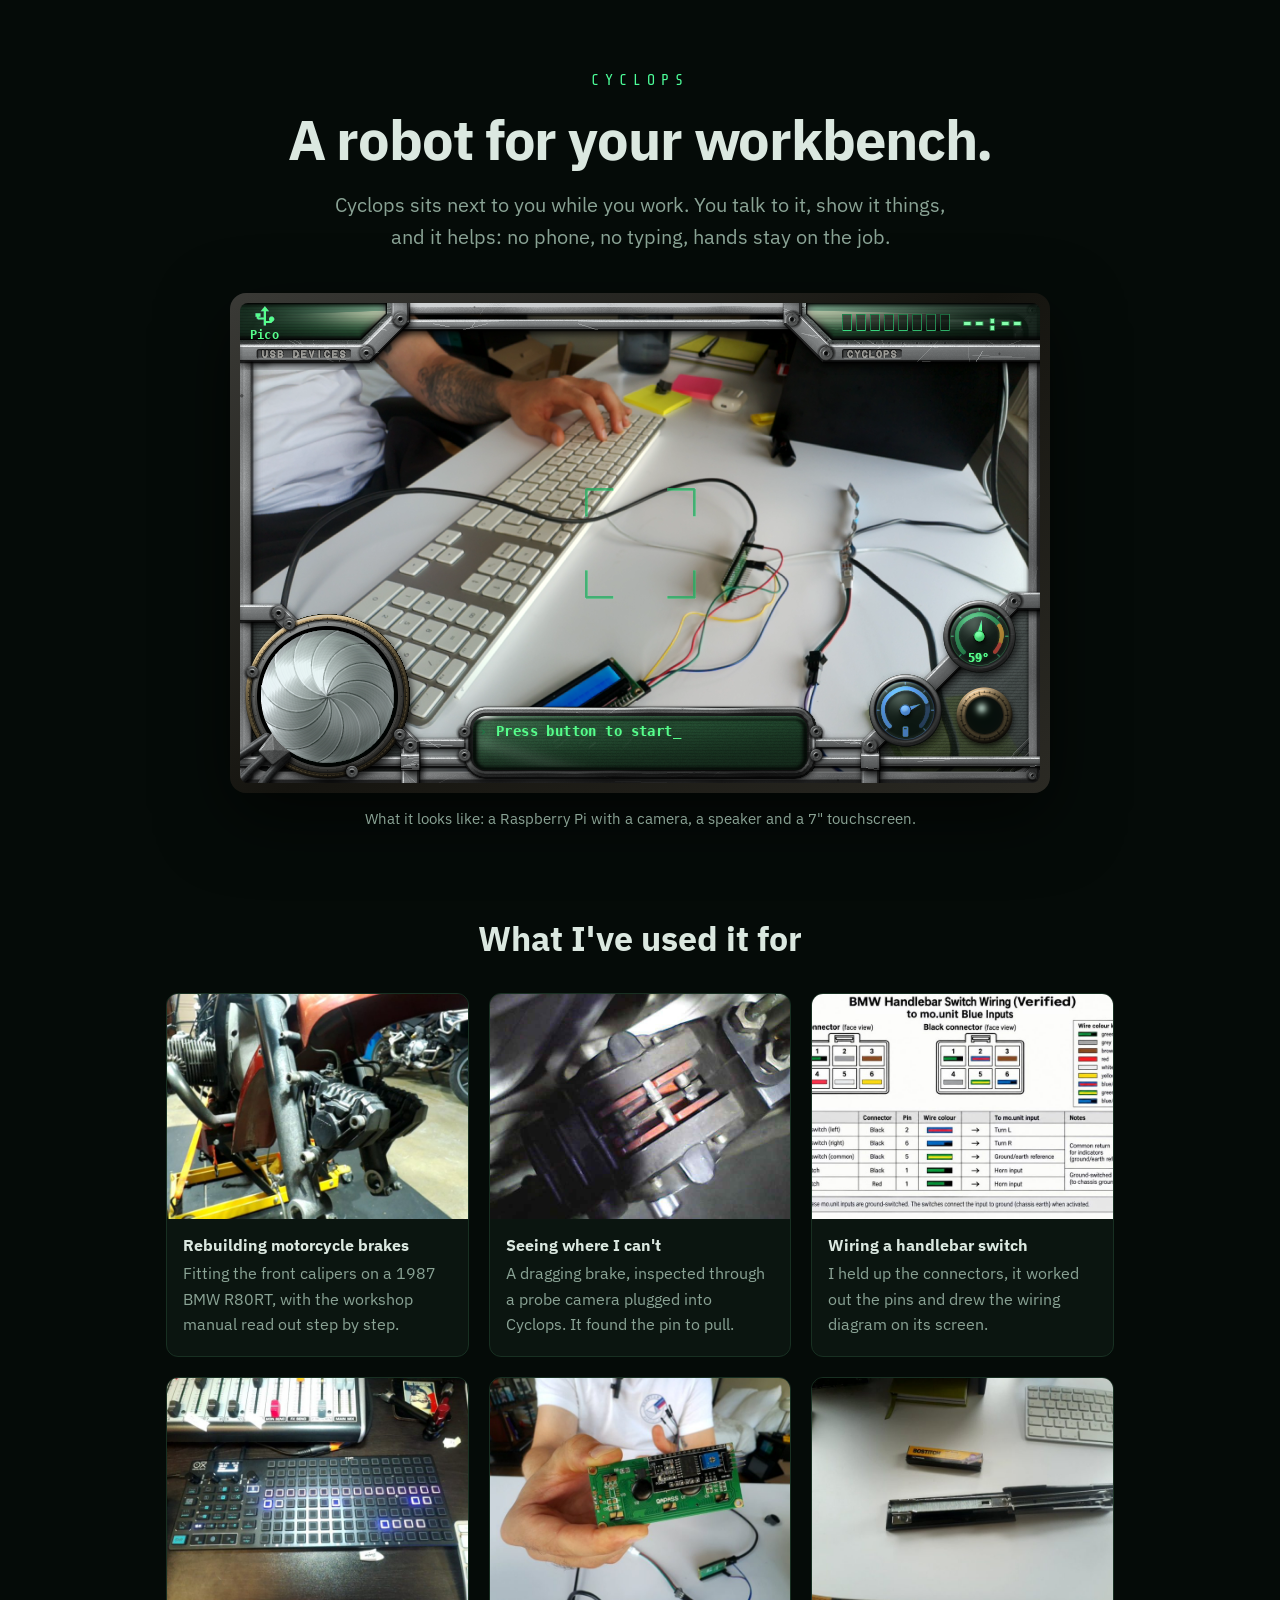
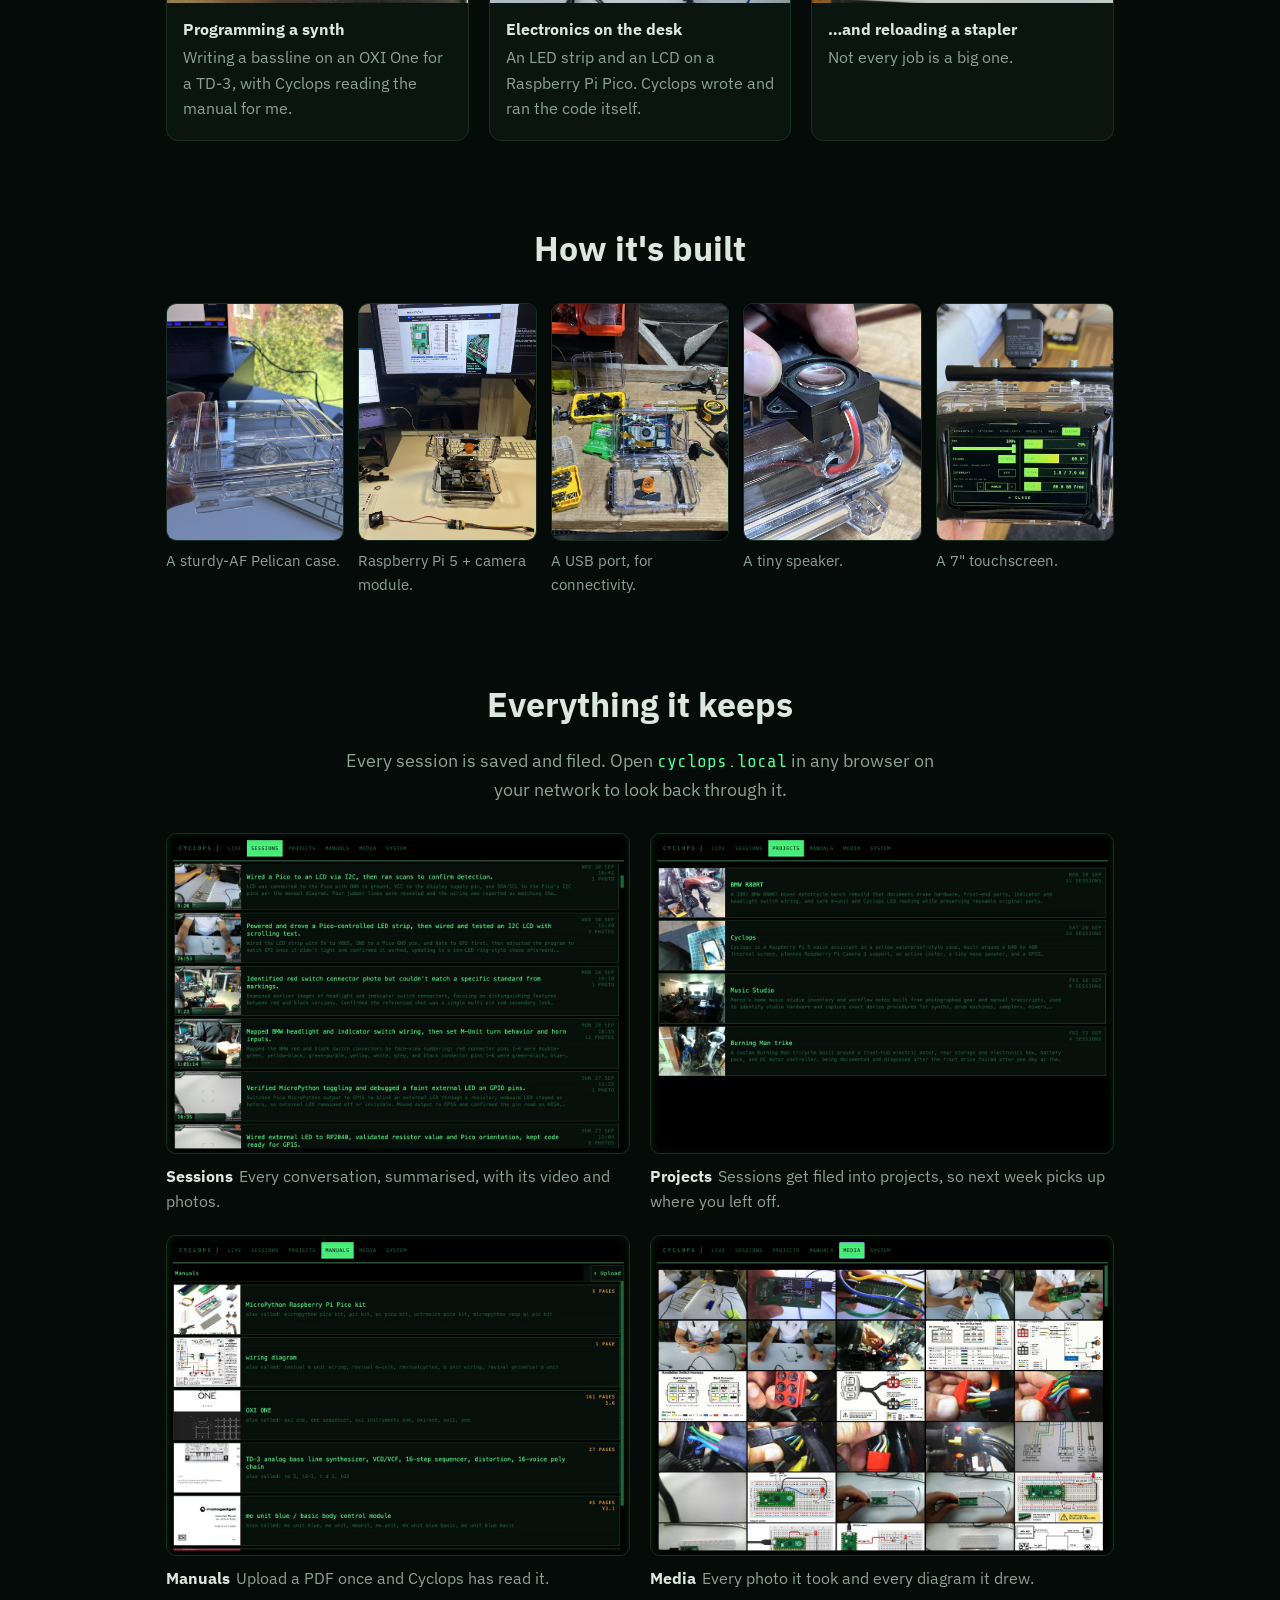
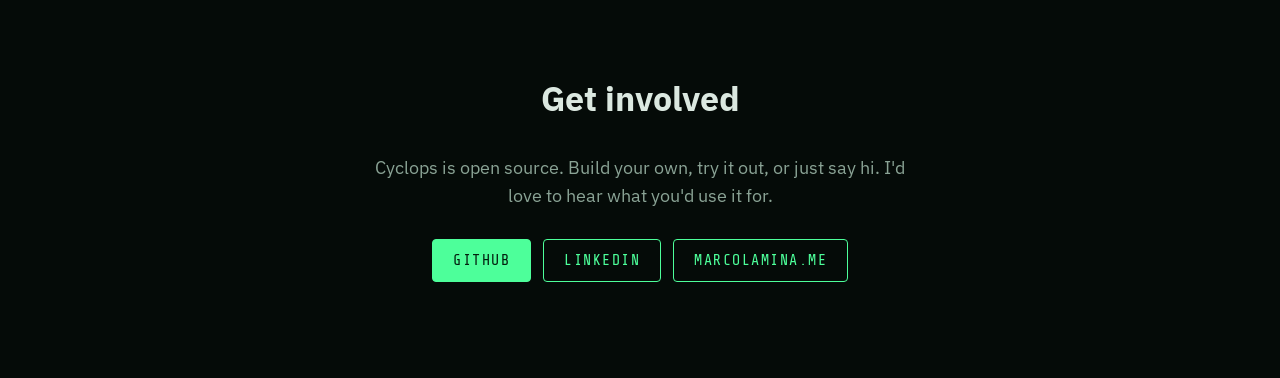
==== site/index.html @ 34cf92f9 "Homepage: everything it keeps - the web UI's sessions, projects, manuals and media Co-Authored-By: C" ====
<!doctype html>
<html lang="en">
<head>
<meta charset="utf-8">
<meta name="viewport" content="width=device-width, initial-scale=1">
<title>Cyclops — your workshop droid</title>
<meta name="description" content="A one-eyed robot that sits on your workbench. You talk to it, show it things, and it helps — so your hands stay on the work.">
<meta property="og:title" content="Cyclops — your workshop droid">
<meta property="og:description" content="A one-eyed robot on your workbench. Talk to it, show it things, keep your hands on the work.">
<meta property="og:image" content="img/panel.png">
<link rel="icon" href="img/favicon.png">
<link rel="preconnect" href="https://fonts.googleapis.com">
<link rel="preconnect" href="https://fonts.gstatic.com" crossorigin>
<link href="https://fonts.googleapis.com/css2?family=IBM+Plex+Sans:wght@400;600&family=Share+Tech+Mono&display=swap" rel="stylesheet">
<style>
  :root {
    --bg: #050b08;
    --card: #0b1510;
    --line: #183022;
    --text: #dbe8e0;
    --muted: #8aa395;
    --green: #4dff9a;
    --mono: "Share Tech Mono", ui-monospace, Menlo, monospace;
  }
  * { box-sizing: border-box; }
  body { margin: 0; background: var(--bg); color: var(--text); font: 18px/1.6 "IBM Plex Sans", system-ui, sans-serif; }
  a { color: var(--green); }
  .wrap { max-width: 980px; margin: 0 auto; padding: 0 16px; }

  header { text-align: center; padding: 72px 0 40px; }
  .brand { font: 15px var(--mono); letter-spacing: .4em; color: var(--green); margin: 0 0 20px; }
  h1 { font-size: clamp(34px, 6vw, 56px); line-height: 1.1; margin: 0 0 18px; letter-spacing: -.02em; }
  .lede { color: var(--muted); font-size: 20px; max-width: 32em; margin: 0 auto; }

  .panel { margin: 0 auto; max-width: 820px; padding: 10px; border-radius: 16px; background: linear-gradient(145deg, #3a3a36, #15140f 50%, #2b2a24); box-shadow: 0 24px 70px rgba(0,0,0,.6); }
  .panel img { display: block; width: 100%; border-radius: 8px; }
  .caption { text-align: center; color: var(--muted); font-size: 15px; margin: 14px 0 0; }

  section { padding: 80px 0 0; }
  h2 { font-size: clamp(26px, 4vw, 34px); margin: 0 0 28px; text-align: center; }

  .uses { display: grid; grid-template-columns: repeat(3, 1fr); gap: 20px; }
  .use { background: var(--card); border: 1px solid var(--line); border-radius: 12px; overflow: hidden; margin: 0; }
  .use img { display: block; width: 100%; aspect-ratio: 4 / 3; object-fit: cover; }
  .use figcaption { padding: 14px 16px 18px; font-size: 16px; color: var(--muted); }
  .use b { display: block; color: var(--text); margin-bottom: 2px; }

  .build { display: grid; grid-template-columns: repeat(5, 1fr); gap: 14px; }
  .build figure { margin: 0; }
  .build img { display: block; width: 100%; aspect-ratio: 3 / 4; object-fit: cover; border-radius: 10px; border: 1px solid var(--line); }
  .build figcaption { font-size: 15px; color: var(--muted); margin-top: 8px; }

  .section-lede { text-align: center; color: var(--muted); max-width: 34em; margin: -12px auto 28px; }
  .section-lede code { font-family: var(--mono); color: var(--green); }
  .ui { display: grid; grid-template-columns: 1fr 1fr; gap: 20px; }
  .ui figure { margin: 0; }
  .ui img { display: block; width: 100%; border-radius: 10px; border: 1px solid var(--line); }
  .ui figcaption { font-size: 16px; color: var(--muted); margin-top: 10px; }
  .ui b { color: var(--text); margin-right: 6px; }

  .involved { text-align: center; padding-bottom: 96px; }
  .involved p { color: var(--muted); max-width: 30em; margin: 0 auto 28px; }
  .links { display: flex; gap: 12px; justify-content: center; flex-wrap: wrap; }
  .btn { font: 15px var(--mono); letter-spacing: .1em; text-transform: uppercase; text-decoration: none; padding: 12px 20px; border: 1px solid var(--green); border-radius: 4px; color: var(--green); }
  .btn:hover { background: rgba(77,255,154,.1); }
  .btn.solid { background: var(--green); color: #03200f; }

  @media (max-width: 820px) { .uses, .build { grid-template-columns: 1fr 1fr; } }
  @media (max-width: 520px) { .uses, .ui { grid-template-columns: 1fr; } header { padding-top: 48px; } }
</style>
</head>
<body>

<div class="wrap">
  <header>
    <p class="brand">CYCLOPS</p>
    <h1>A robot for your workbench.</h1>
    <p class="lede">Cyclops sits next to you while you work. You talk to it, show it things, and it helps: no phone, no typing, hands stay on the job.</p>
  </header>

  <div class="panel"><img src="img/panel.png" alt="The Cyclops screen: a camera view of a Raspberry Pi Pico wired to an LCD, framed by a steel bezel with gauges"></div>
  <p class="caption">What it looks like: a Raspberry Pi with a camera, a speaker and a 7" touchscreen.</p>

  <section>
    <h2>What I've used it for</h2>
    <div class="uses">
      <figure class="use"><img src="img/brakes.jpg" alt="A BMW motorcycle on a stand with its front wheel off" loading="lazy"><figcaption><b>Rebuilding motorcycle brakes</b>Fitting the front calipers on a 1987 BMW R80RT, with the workshop manual read out step by step.</figcaption></figure>
      <figure class="use"><img src="img/endoscope.jpg" alt="Close-up of brake pads inside a caliper" loading="lazy"><figcaption><b>Seeing where I can't</b>A dragging brake, inspected through a probe camera plugged into Cyclops. It found the pin to pull.</figcaption></figure>
      <figure class="use"><img src="img/wiring.jpg" alt="A wiring diagram Cyclops drew of a handlebar switch" loading="lazy"><figcaption><b>Wiring a handlebar switch</b>I held up the connectors, it worked out the pins and drew the wiring diagram on its screen.</figcaption></figure>
      <figure class="use"><img src="img/synth.jpg" alt="An OXI One sequencer with lit pads" loading="lazy"><figcaption><b>Programming a synth</b>Writing a bassline on an OXI One for a TD-3, with Cyclops reading the manual for me.</figcaption></figure>
      <figure class="use"><img src="img/pico.jpg" alt="Holding an LCD board above a Raspberry Pi Pico" loading="lazy"><figcaption><b>Electronics on the desk</b>An LED strip and an LCD on a Raspberry Pi Pico. Cyclops wrote and ran the code itself.</figcaption></figure>
      <figure class="use"><img src="img/stapler.jpg" alt="An open stapler on a desk" loading="lazy"><figcaption><b>…and reloading a stapler</b>Not every job is a big one.</figcaption></figure>
    </div>
  </section>

  <section>
    <h2>How it's built</h2>
    <div class="build">
      <figure><img src="img/build-1.jpg" alt="An empty clear waterproof case held in a hand" loading="lazy"><figcaption>A sturdy-AF Pelican case.</figcaption></figure>
      <figure><img src="img/build-2.jpg" alt="A Raspberry Pi 5 sitting inside the clear case on a desk" loading="lazy"><figcaption>Raspberry Pi 5 + camera module.</figcaption></figure>
      <figure><img src="img/build-3.jpg" alt="The case open on a workbench among drills and tools" loading="lazy"><figcaption>A USB port, for connectivity.</figcaption></figure>
      <figure><img src="img/build-4.jpg" alt="A small speaker mounted on the case with its cable sealed through the lid" loading="lazy"><figcaption>A tiny speaker.</figcaption></figure>
      <figure><img src="img/build-5.jpg" alt="The finished case held in a hand, its screen lit up with a camera and microphone on top" loading="lazy"><figcaption>A 7" touchscreen.</figcaption></figure>
    </div>
  </section>

  <section>
    <h2>Everything it keeps</h2>
    <p class="section-lede">Every session is saved and filed. Open <code>cyclops.local</code> in any browser on your network to look back through it.</p>
    <div class="ui">
      <figure><img src="img/ui-sessions.jpg" alt="The Sessions page: a list of past sessions with thumbnails and summaries" loading="lazy"><figcaption><b>Sessions</b>Every conversation, summarised, with its video and photos.</figcaption></figure>
      <figure><img src="img/ui-projects.jpg" alt="The Projects page: a motorcycle rebuild, Cyclops itself, a music studio and a trike" loading="lazy"><figcaption><b>Projects</b>Sessions get filed into projects, so next week picks up where you left off.</figcaption></figure>
      <figure><img src="img/ui-manuals.jpg" alt="The Manuals page: uploaded PDF manuals with page counts" loading="lazy"><figcaption><b>Manuals</b>Upload a PDF once and Cyclops has read it.</figcaption></figure>
      <figure><img src="img/ui-media.jpg" alt="The Media page: a grid of photos and diagrams from sessions" loading="lazy"><figcaption><b>Media</b>Every photo it took and every diagram it drew.</figcaption></figure>
    </div>
  </section>

  <section class="involved">
    <h2>Get involved</h2>
    <p>Cyclops is open source. Build your own, try it out, or just say hi. I'd love to hear what you'd use it for.</p>
    <div class="links">
      <a class="btn solid" href="https://github.com/mlamina/cyclops">GitHub</a>
      <a class="btn" href="https://www.linkedin.com/in/marco-lamina-b1122945/">LinkedIn</a>
      <a class="btn" href="https://marcolamina.me">marcolamina.me</a>
    </div>
  </section>
</div>

</body>
</html>
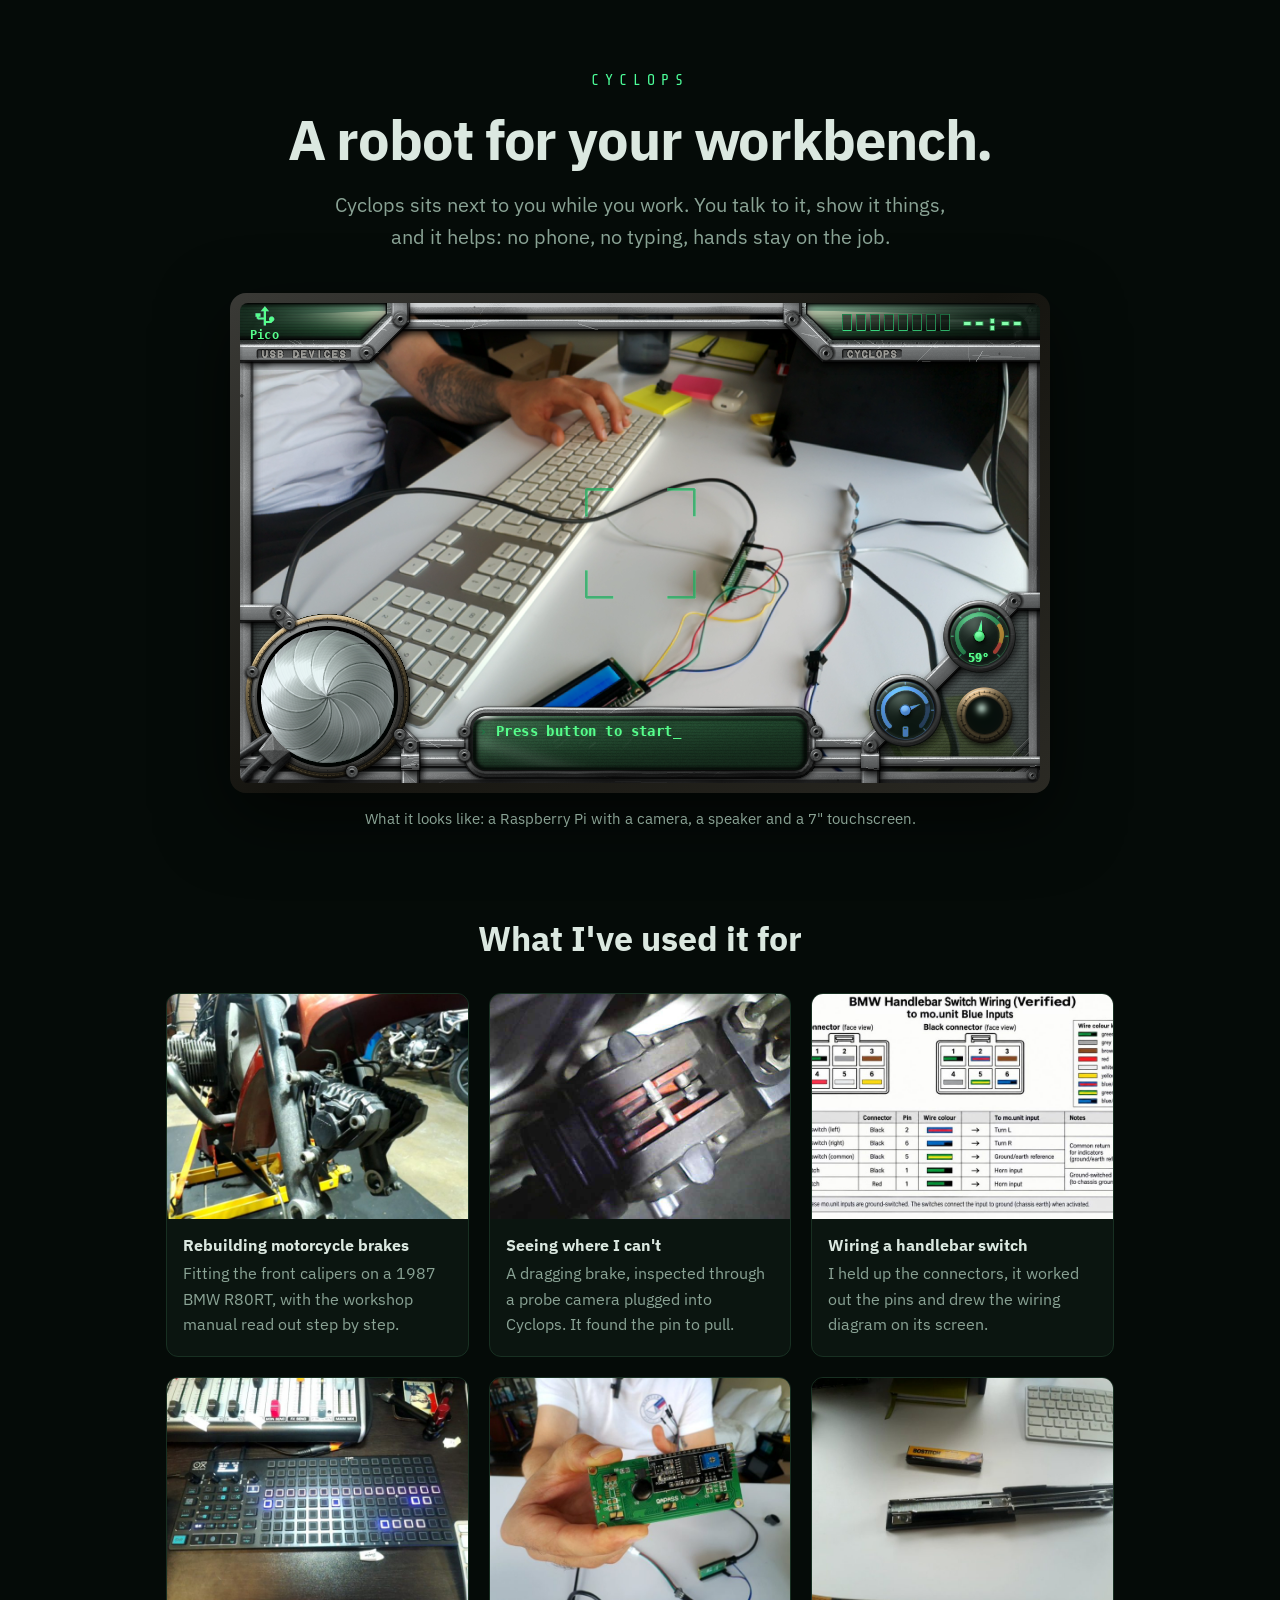
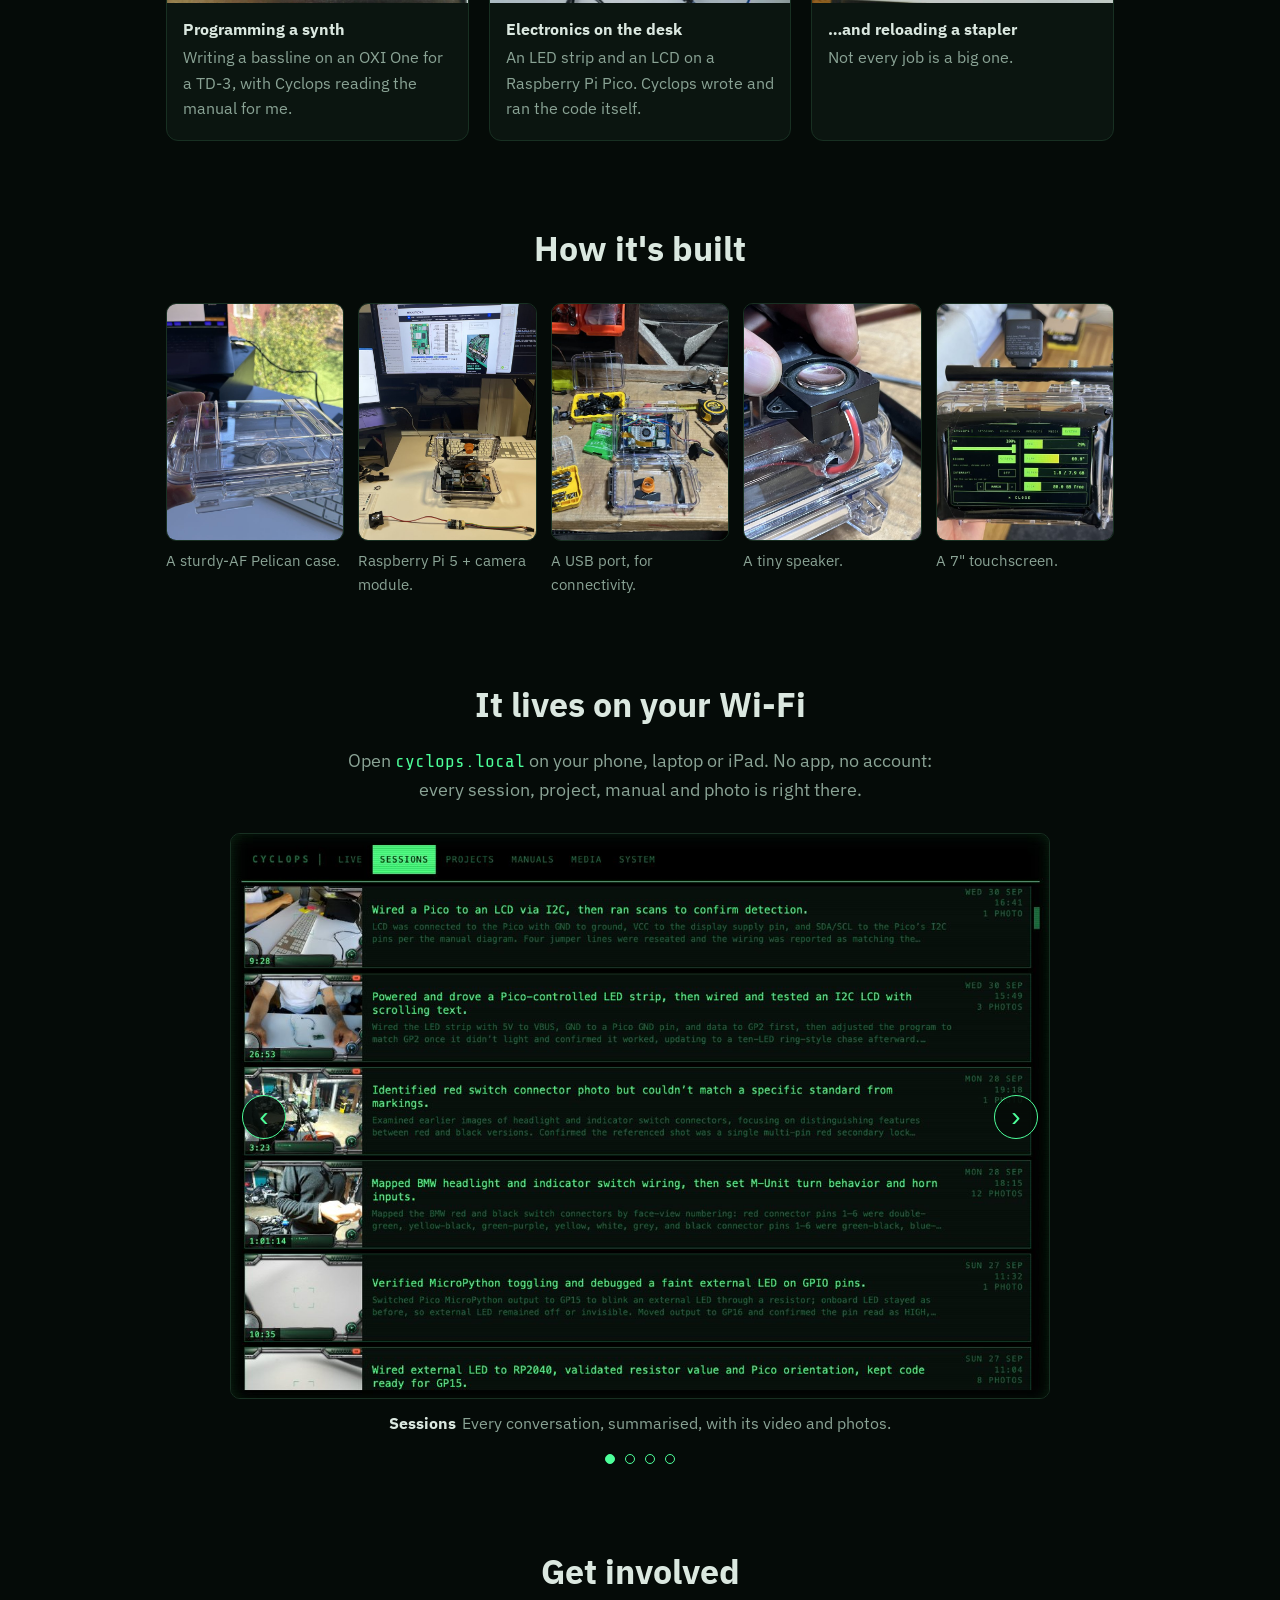
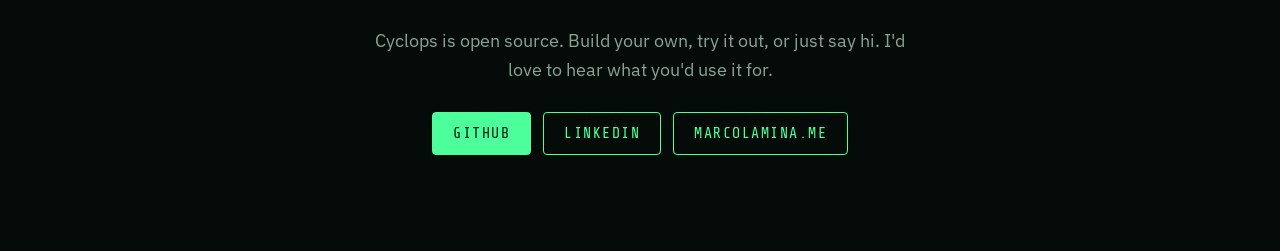
==== commit cb7404d5: "Homepage: 'It lives on your Wi-Fi', web UI as a one-at-a-time carousel Co-Authored-By: Claude Opus 5" ====
--- a/site/index.html
+++ b/site/index.html
@@ -52,10 +52,18 @@
 
   .section-lede { text-align: center; color: var(--muted); max-width: 34em; margin: -12px auto 28px; }
   .section-lede code { font-family: var(--mono); color: var(--green); }
-  .ui { display: grid; grid-template-columns: 1fr 1fr; gap: 20px; }
-  .ui figure { margin: 0; }
-  .ui img { display: block; width: 100%; border-radius: 10px; border: 1px solid var(--line); }
-  .ui figcaption { font-size: 16px; color: var(--muted); margin-top: 10px; }
+  .ui { position: relative; max-width: 820px; margin: 0 auto; }
+  .ui figure { margin: 0; display: none; }
+  .ui figure.on { display: block; }
+  .ui img { display: block; width: 100%; aspect-ratio: 1200 / 828; border-radius: 10px; border: 1px solid var(--line); }
+  .ui figcaption { font-size: 16px; color: var(--muted); margin-top: 12px; text-align: center; }
+  .ui .nav { position: absolute; top: calc(50% - 40px); width: 44px; height: 44px; border-radius: 50%; border: 1px solid var(--green); background: rgba(5,11,8,.85); color: var(--green); font-size: 28px; line-height: 1; cursor: pointer; }
+  .ui .nav:hover { background: rgba(77,255,154,.15); }
+  .ui .prev { left: 12px; }
+  .ui .next { right: 12px; }
+  .dots { display: flex; justify-content: center; gap: 10px; margin-top: 18px; }
+  .dots button { width: 10px; height: 10px; padding: 0; border-radius: 50%; border: 1px solid var(--green); background: transparent; cursor: pointer; }
+  .dots button[aria-selected="true"] { background: var(--green); }
   .ui b { color: var(--text); margin-right: 6px; }
 
   .involved { text-align: center; padding-bottom: 96px; }
@@ -66,7 +74,7 @@
   .btn.solid { background: var(--green); color: #03200f; }
 
   @media (max-width: 820px) { .uses, .build { grid-template-columns: 1fr 1fr; } }
-  @media (max-width: 520px) { .uses, .ui { grid-template-columns: 1fr; } header { padding-top: 48px; } }
+  @media (max-width: 520px) { .uses { grid-template-columns: 1fr; } header { padding-top: 48px; } }
 </style>
 </head>
 <body>
@@ -105,14 +113,17 @@
   </section>
 
   <section>
-    <h2>Everything it keeps</h2>
-    <p class="section-lede">Every session is saved and filed. Open <code>cyclops.local</code> in any browser on your network to look back through it.</p>
+    <h2>It lives on your Wi-Fi</h2>
+    <p class="section-lede">Open <code>cyclops.local</code> on your phone, laptop or iPad. No app, no account: every session, project, manual and photo is right there.</p>
     <div class="ui">
       <figure><img src="img/ui-sessions.jpg" alt="The Sessions page: a list of past sessions with thumbnails and summaries" loading="lazy"><figcaption><b>Sessions</b>Every conversation, summarised, with its video and photos.</figcaption></figure>
       <figure><img src="img/ui-projects.jpg" alt="The Projects page: a motorcycle rebuild, Cyclops itself, a music studio and a trike" loading="lazy"><figcaption><b>Projects</b>Sessions get filed into projects, so next week picks up where you left off.</figcaption></figure>
       <figure><img src="img/ui-manuals.jpg" alt="The Manuals page: uploaded PDF manuals with page counts" loading="lazy"><figcaption><b>Manuals</b>Upload a PDF once and Cyclops has read it.</figcaption></figure>
       <figure><img src="img/ui-media.jpg" alt="The Media page: a grid of photos and diagrams from sessions" loading="lazy"><figcaption><b>Media</b>Every photo it took and every diagram it drew.</figcaption></figure>
+      <button class="nav prev" aria-label="Previous screenshot">&#8249;</button>
+      <button class="nav next" aria-label="Next screenshot">&#8250;</button>
     </div>
+    <div class="dots" role="tablist"></div>
   </section>
 
   <section class="involved">
@@ -126,5 +137,27 @@
   </section>
 </div>
 
+<script>
+  (() => {
+    const slides = [...document.querySelectorAll('.ui figure')];
+    const dots = document.querySelector('.dots');
+    let i = 0;
+    const show = n => {
+      i = (n + slides.length) % slides.length;
+      slides.forEach((s, k) => s.classList.toggle('on', k === i));
+      [...dots.children].forEach((d, k) => d.setAttribute('aria-selected', k === i));
+    };
+    slides.forEach((s, k) => {
+      const d = document.createElement('button');
+      d.setAttribute('role', 'tab');
+      d.setAttribute('aria-label', s.querySelector('b').textContent);
+      d.onclick = () => show(k);
+      dots.append(d);
+    });
+    document.querySelector('.ui .prev').onclick = () => show(i - 1);
+    document.querySelector('.ui .next').onclick = () => show(i + 1);
+    show(0);
+  })();
+</script>
 </body>
 </html>
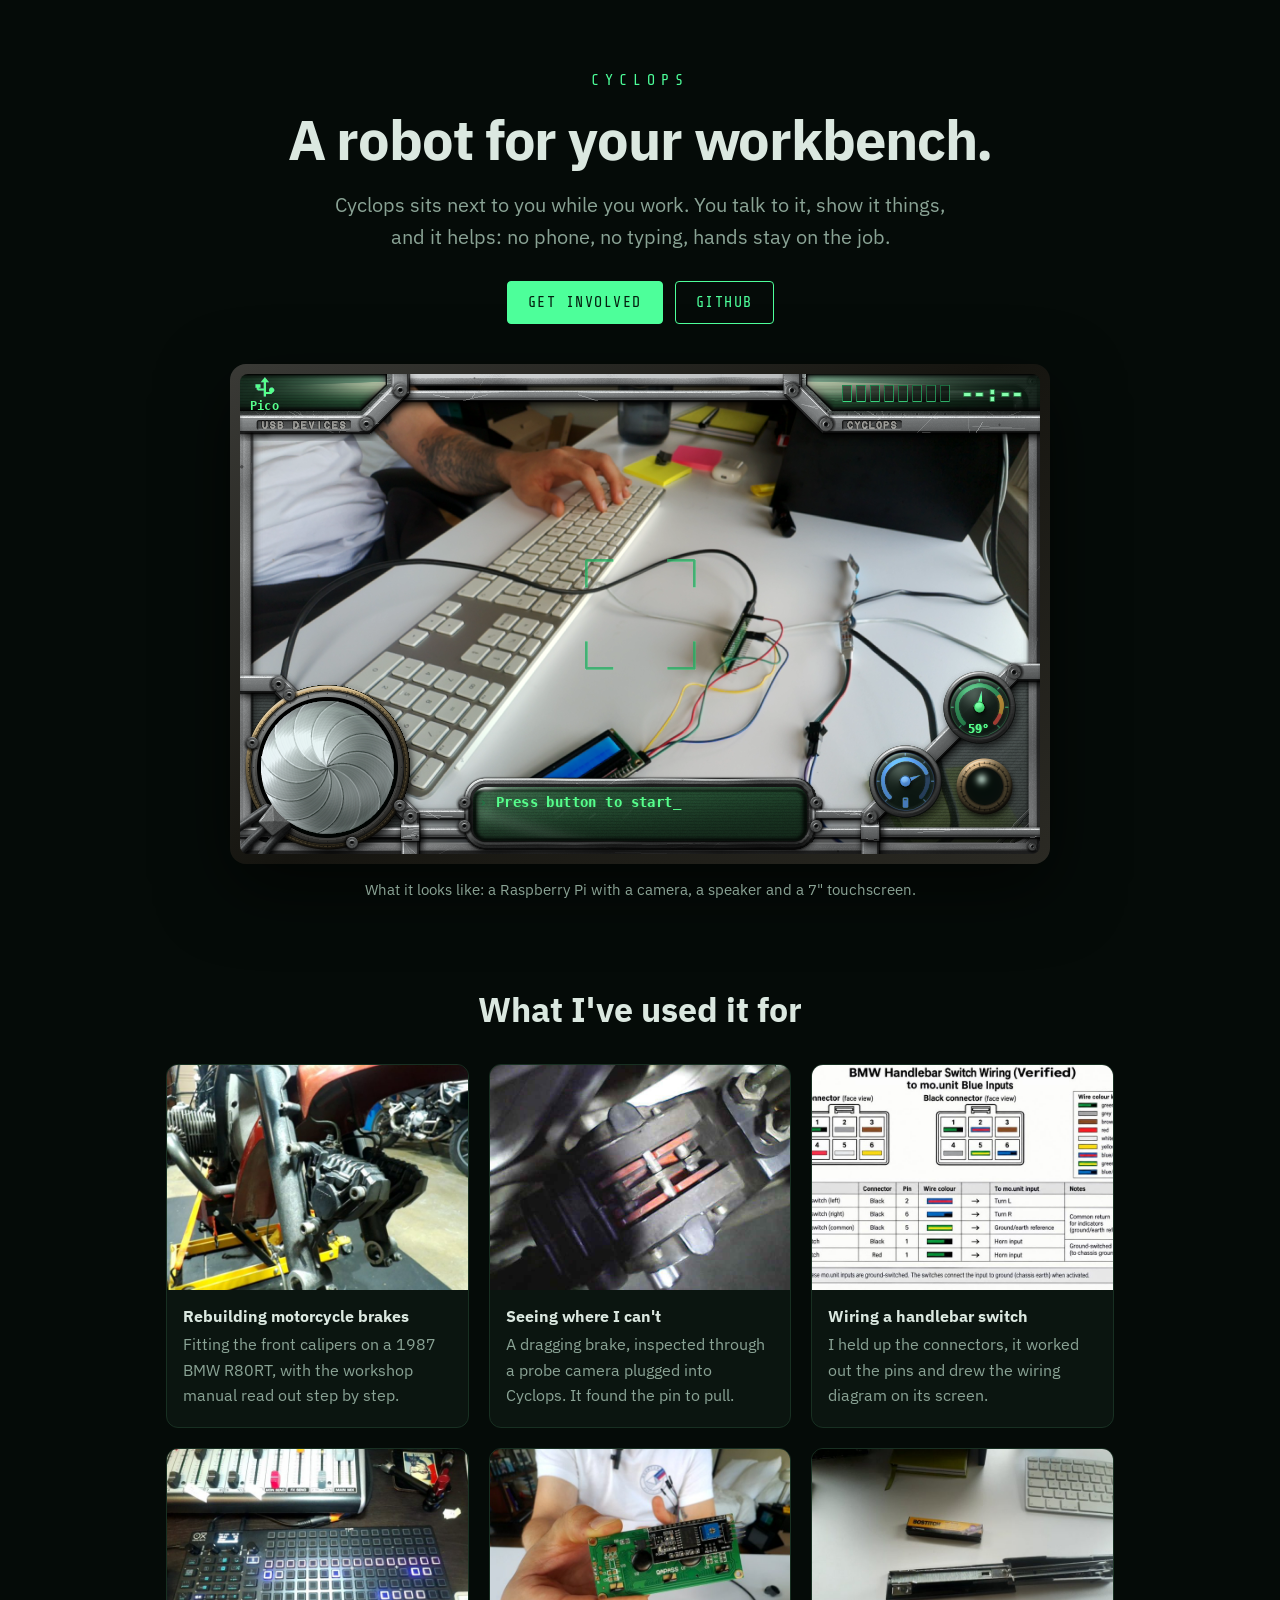
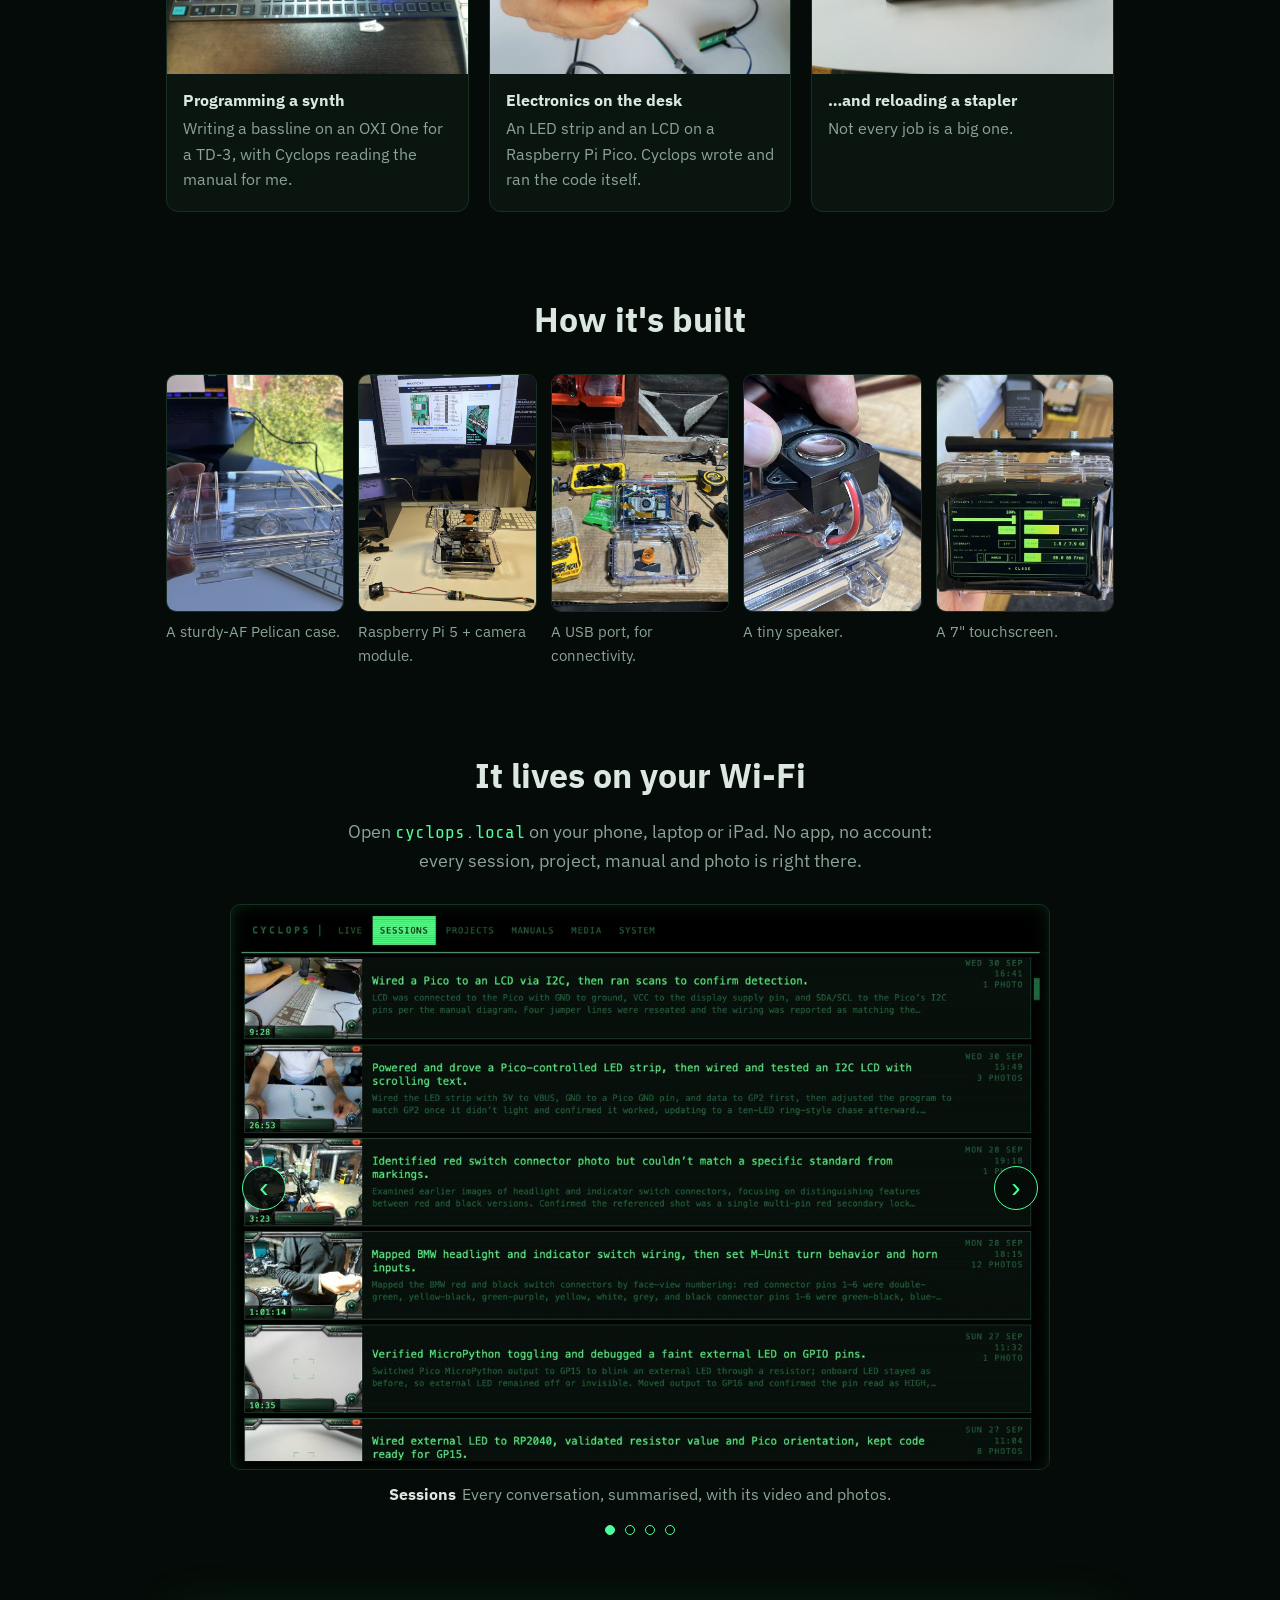
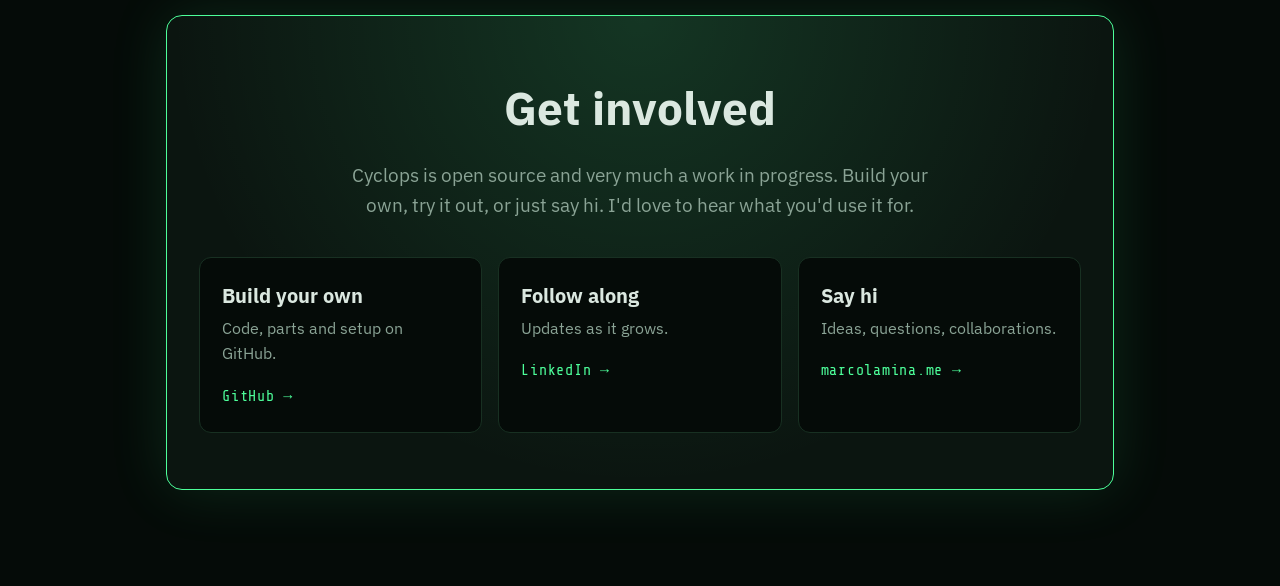
==== commit a7768319: "Homepage: Get involved as a highlighted panel, linked from the hero Co-Authored-By: Claude Opus 5.5 " ====
--- a/site/index.html
+++ b/site/index.html
@@ -66,14 +66,23 @@
   .dots button[aria-selected="true"] { background: var(--green); }
   .ui b { color: var(--text); margin-right: 6px; }
 
-  .involved { text-align: center; padding-bottom: 96px; }
-  .involved p { color: var(--muted); max-width: 30em; margin: 0 auto 28px; }
+  .hero-links { margin-top: 28px; }
+  .involved { padding-bottom: 0; }
+  .involved-box { text-align: center; padding: 56px 32px; border: 1px solid var(--green); border-radius: 16px; background: radial-gradient(ellipse at top, rgba(77,255,154,.14), transparent 70%), var(--card); box-shadow: 0 0 60px rgba(77,255,154,.12); }
+  .involved-box h2 { font-size: clamp(32px, 5vw, 46px); margin-bottom: 14px; }
+  .involved-box > p { color: var(--muted); font-size: 19px; max-width: 32em; margin: 0 auto 36px; }
+  .ways { display: grid; grid-template-columns: repeat(3, 1fr); gap: 16px; }
+  .way { display: block; text-align: left; text-decoration: none; padding: 22px; border: 1px solid var(--line); border-radius: 12px; background: var(--bg); transition: border-color .15s, transform .15s; }
+  .way:hover { border-color: var(--green); transform: translateY(-2px); }
+  .way b { display: block; color: var(--text); font-size: 20px; }
+  .way span { display: block; color: var(--muted); font-size: 16px; margin: 4px 0 14px; }
+  .way i { font: normal 15px var(--mono); color: var(--green); letter-spacing: .05em; }
   .links { display: flex; gap: 12px; justify-content: center; flex-wrap: wrap; }
   .btn { font: 15px var(--mono); letter-spacing: .1em; text-transform: uppercase; text-decoration: none; padding: 12px 20px; border: 1px solid var(--green); border-radius: 4px; color: var(--green); }
   .btn:hover { background: rgba(77,255,154,.1); }
   .btn.solid { background: var(--green); color: #03200f; }
 
-  @media (max-width: 820px) { .uses, .build { grid-template-columns: 1fr 1fr; } }
+  @media (max-width: 820px) { .ways { grid-template-columns: 1fr; } .uses, .build { grid-template-columns: 1fr 1fr; } }
   @media (max-width: 520px) { .uses { grid-template-columns: 1fr; } header { padding-top: 48px; } }
 </style>
 </head>
@@ -84,6 +93,10 @@
     <p class="brand">CYCLOPS</p>
     <h1>A robot for your workbench.</h1>
     <p class="lede">Cyclops sits next to you while you work. You talk to it, show it things, and it helps: no phone, no typing, hands stay on the job.</p>
+    <div class="links hero-links">
+      <a class="btn solid" href="#involved">Get involved</a>
+      <a class="btn" href="https://github.com/mlamina/cyclops">GitHub</a>
+    </div>
   </header>
 
   <div class="panel"><img src="img/panel.png" alt="The Cyclops screen: a camera view of a Raspberry Pi Pico wired to an LCD, framed by a steel bezel with gauges"></div>
@@ -126,15 +139,18 @@
     <div class="dots" role="tablist"></div>
   </section>
 
-  <section class="involved">
-    <h2>Get involved</h2>
-    <p>Cyclops is open source. Build your own, try it out, or just say hi. I'd love to hear what you'd use it for.</p>
-    <div class="links">
-      <a class="btn solid" href="https://github.com/mlamina/cyclops">GitHub</a>
-      <a class="btn" href="https://www.linkedin.com/in/marco-lamina-b1122945/">LinkedIn</a>
-      <a class="btn" href="https://marcolamina.me">marcolamina.me</a>
+  <section id="involved" class="involved">
+    <div class="involved-box">
+      <h2>Get involved</h2>
+      <p>Cyclops is open source and very much a work in progress. Build your own, try it out, or just say hi. I'd love to hear what you'd use it for.</p>
+      <div class="ways">
+        <a class="way" href="https://github.com/mlamina/cyclops"><b>Build your own</b><span>Code, parts and setup on GitHub.</span><i>GitHub &rarr;</i></a>
+        <a class="way" href="https://www.linkedin.com/in/marco-lamina-b1122945/"><b>Follow along</b><span>Updates as it grows.</span><i>LinkedIn &rarr;</i></a>
+        <a class="way" href="https://marcolamina.me"><b>Say hi</b><span>Ideas, questions, collaborations.</span><i>marcolamina.me &rarr;</i></a>
+      </div>
     </div>
   </section>
+  <div style="height:96px"></div>
 </div>
 
 <script>
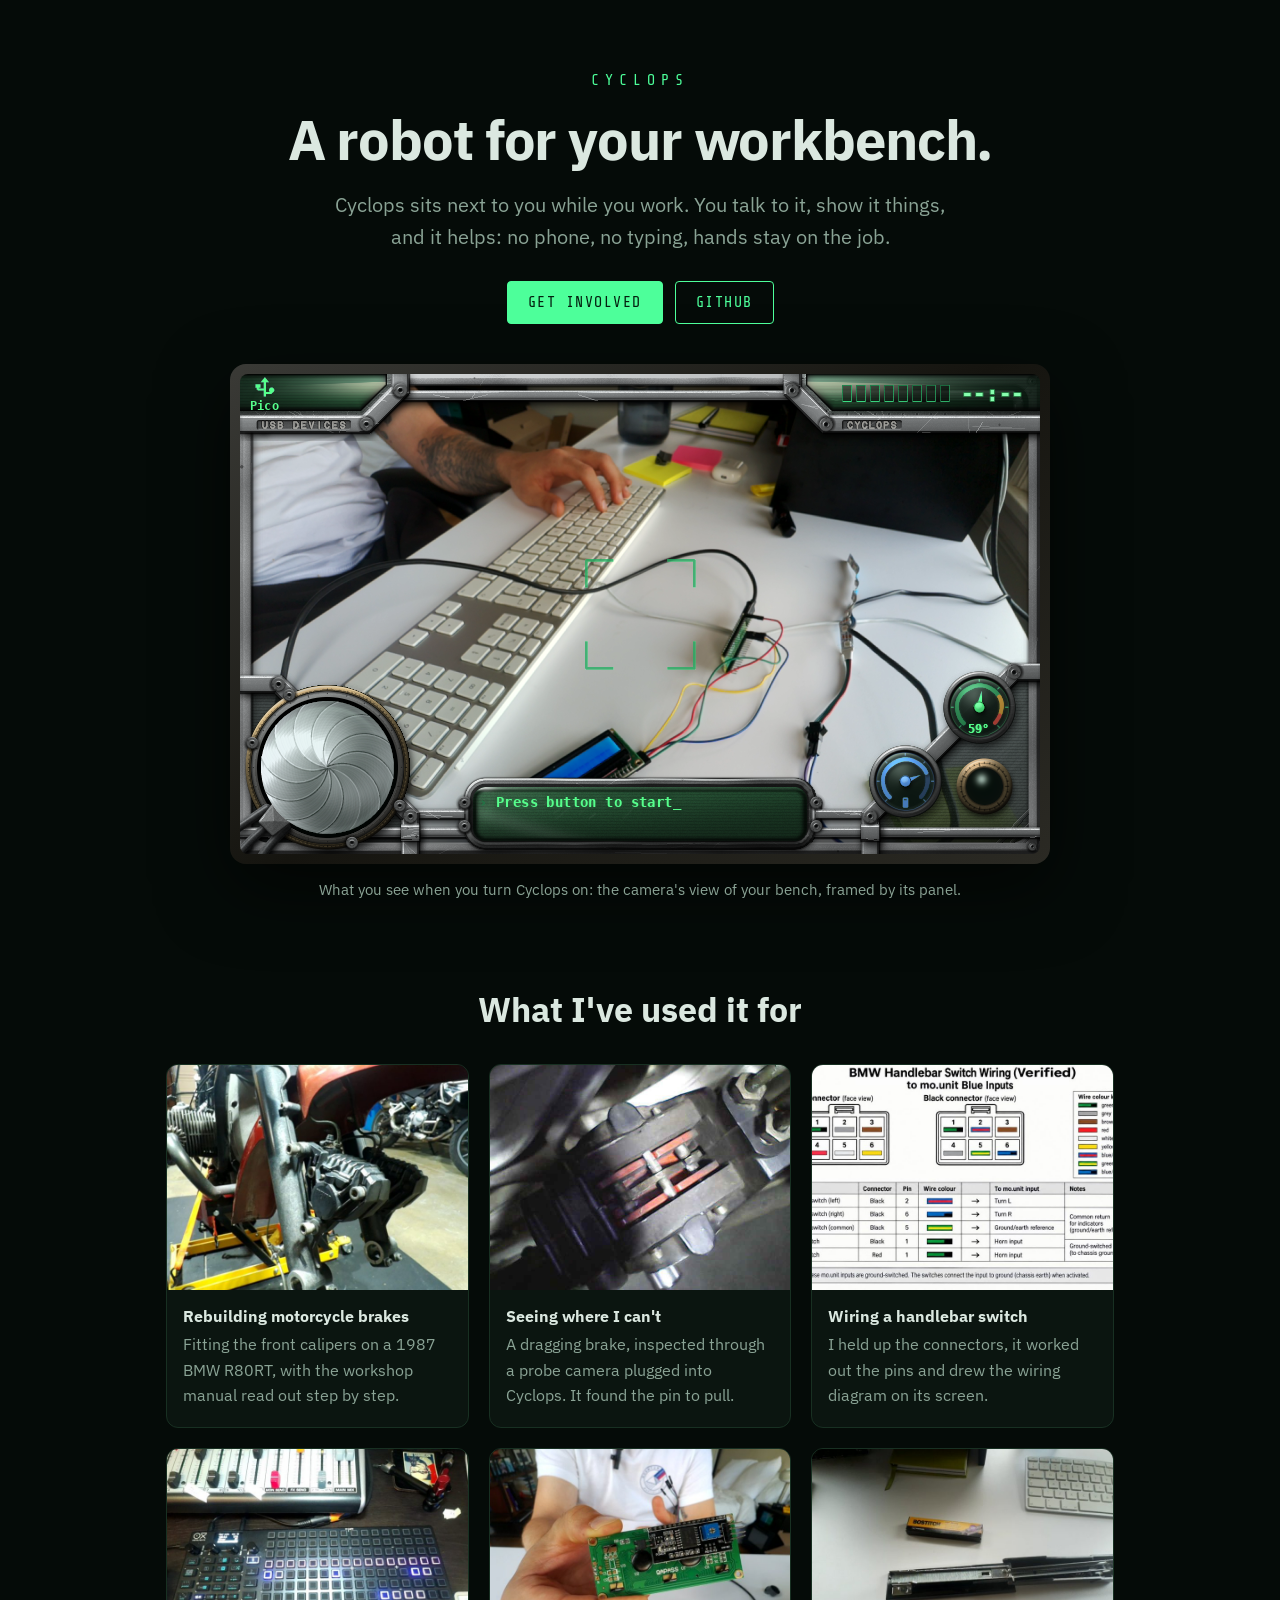
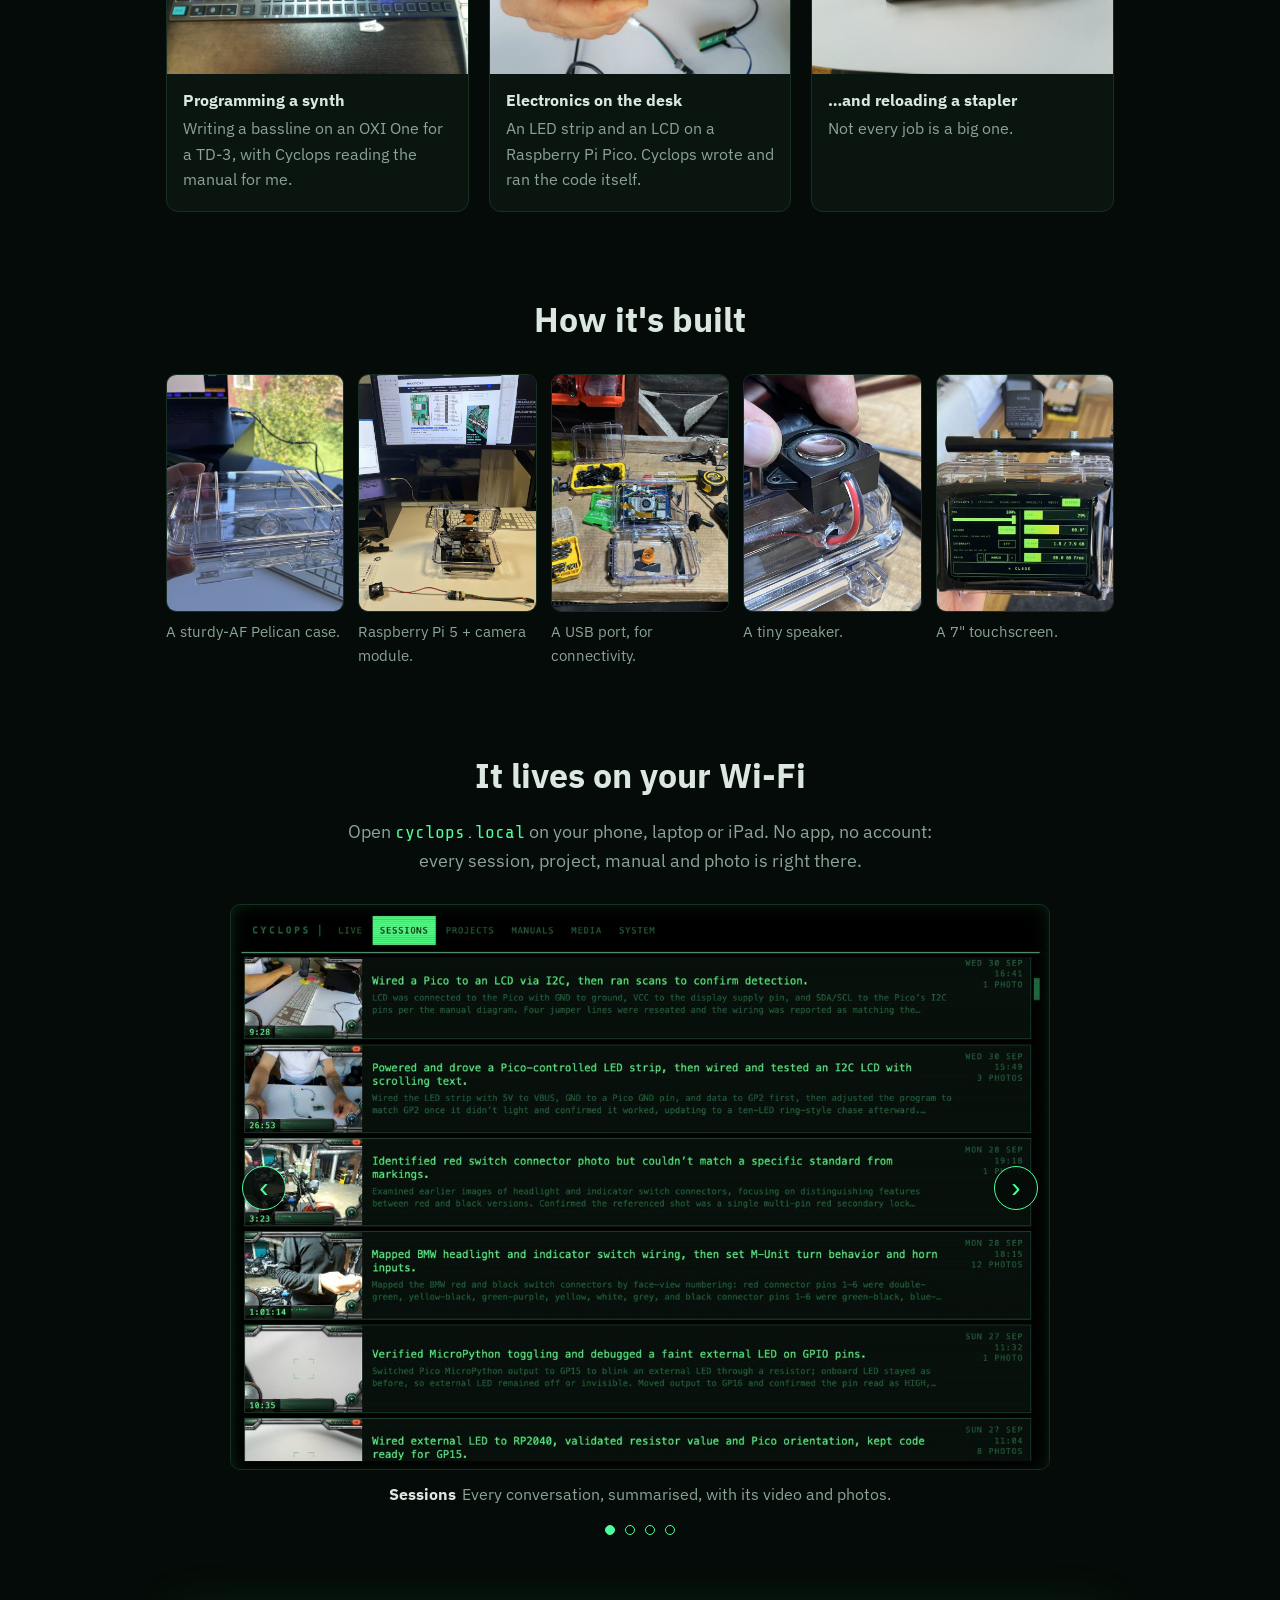
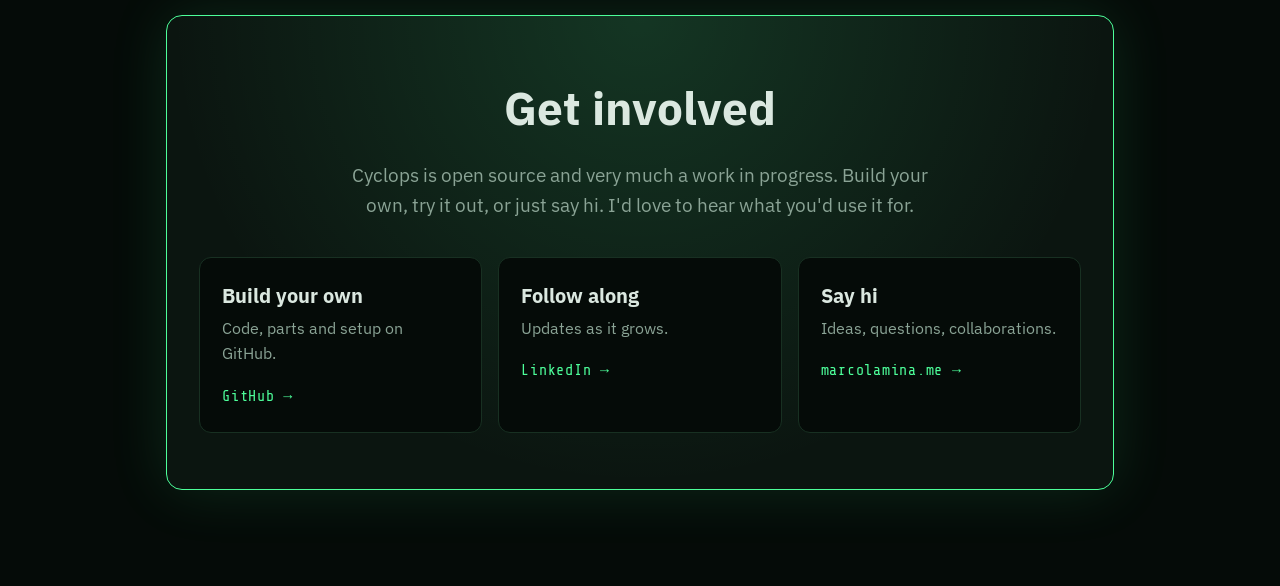
==== commit e2b0dbc1: "Homepage: hero caption says what the screenshot is Co-Authored-By: Claude Opus 5.5 <noreply@anthropi" ====
--- a/site/index.html
+++ b/site/index.html
@@ -100,7 +100,7 @@
   </header>
 
   <div class="panel"><img src="img/panel.png" alt="The Cyclops screen: a camera view of a Raspberry Pi Pico wired to an LCD, framed by a steel bezel with gauges"></div>
-  <p class="caption">What it looks like: a Raspberry Pi with a camera, a speaker and a 7" touchscreen.</p>
+  <p class="caption">What you see when you turn Cyclops on: the camera's view of your bench, framed by its panel.</p>
 
   <section>
     <h2>What I've used it for</h2>
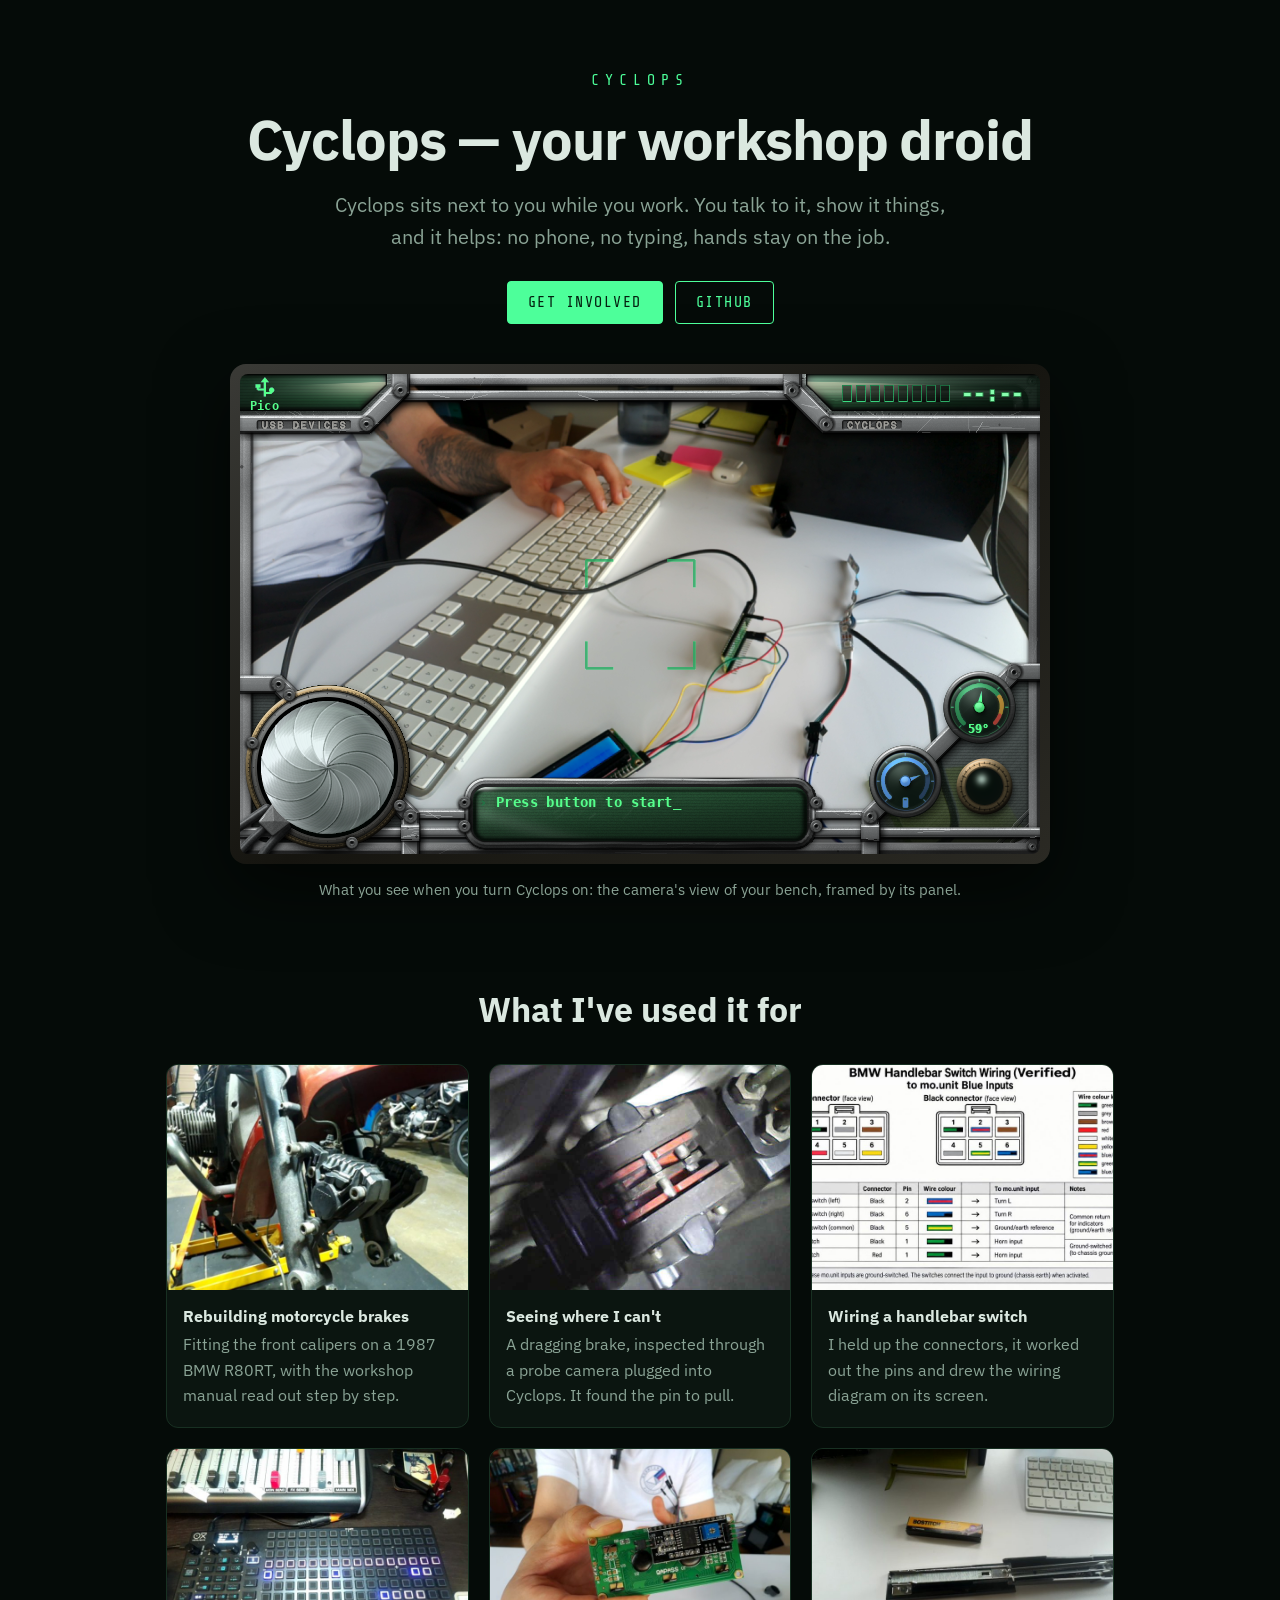
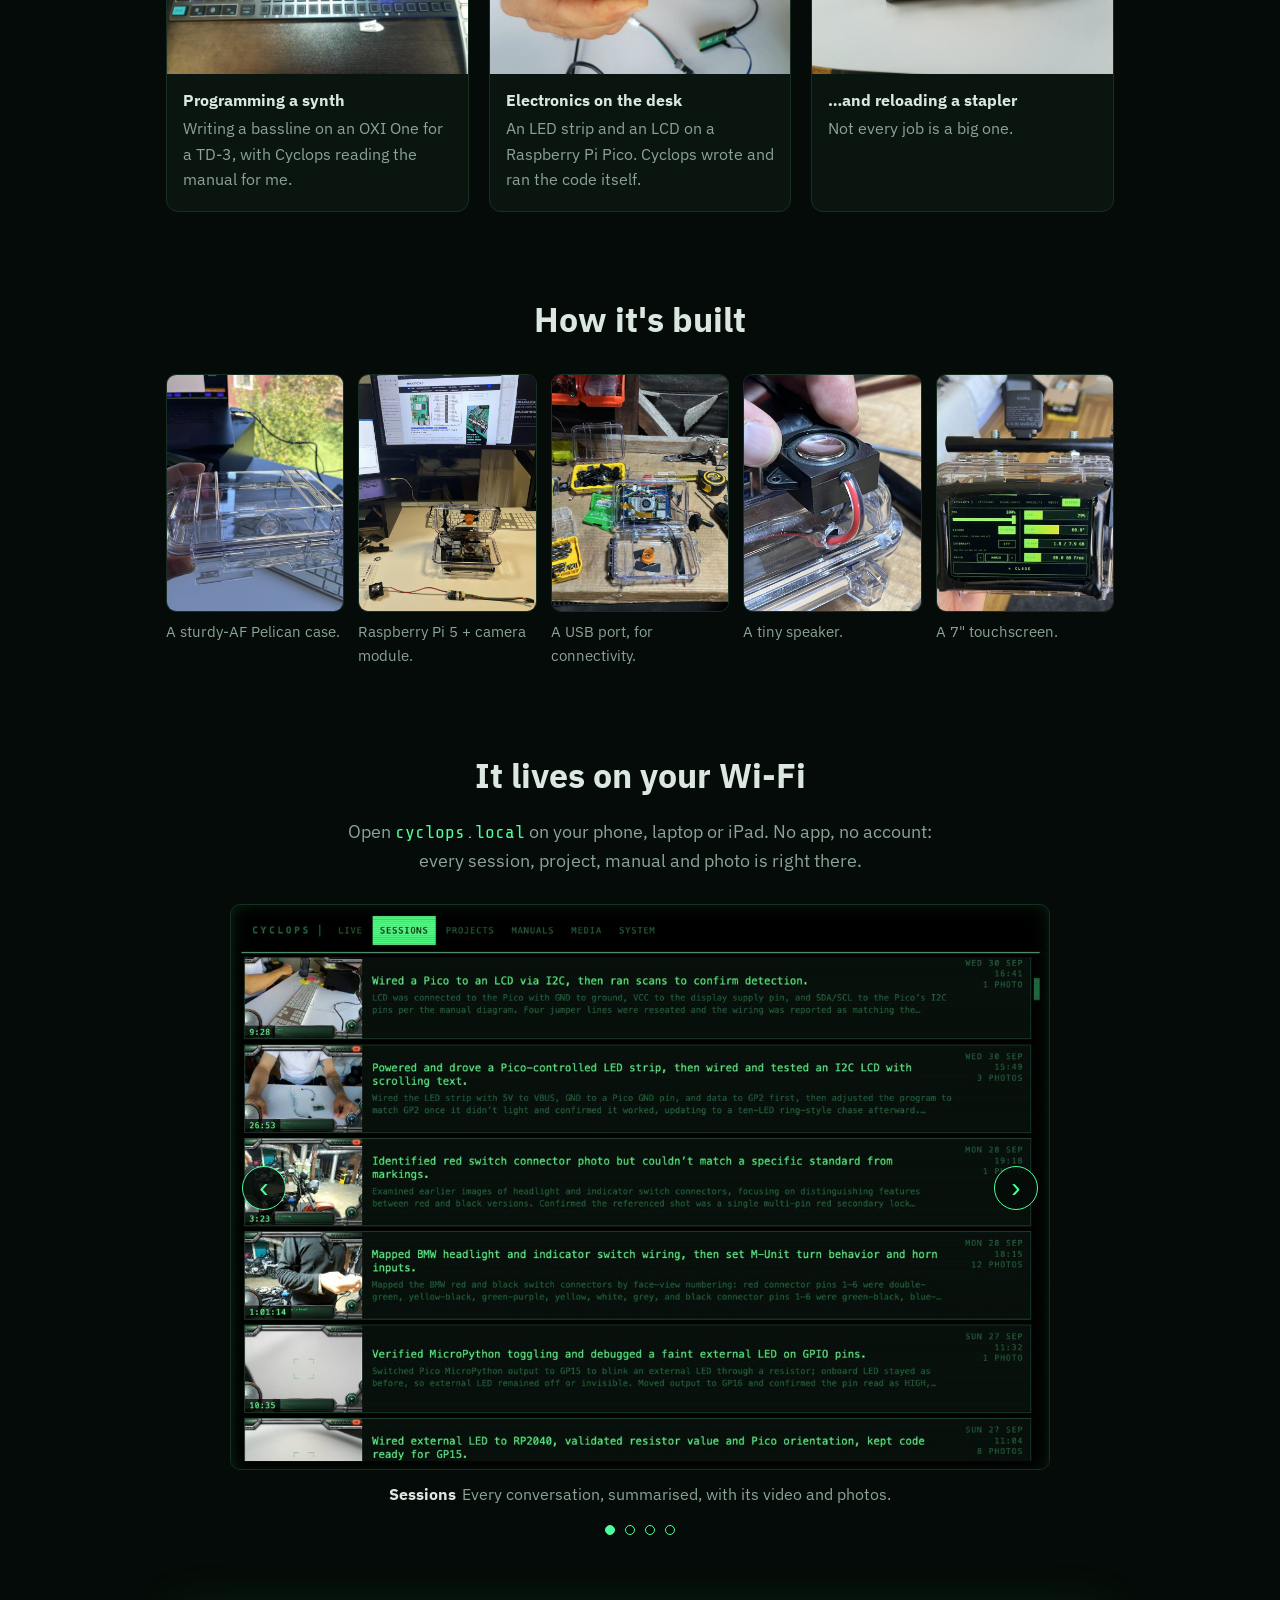
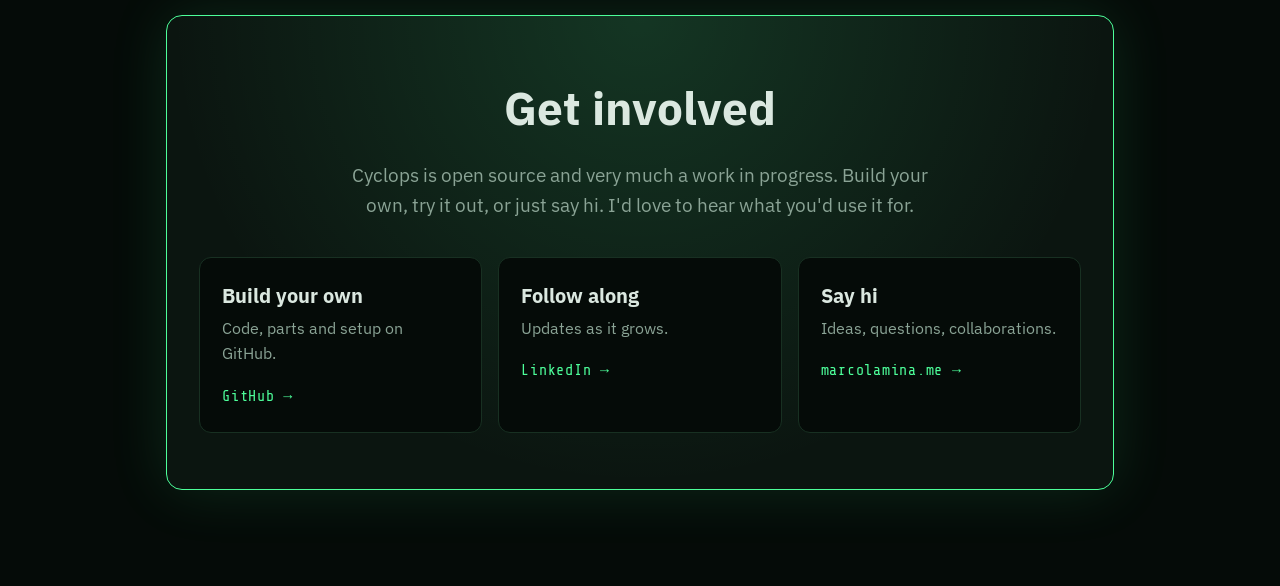
==== commit 8a903e6b: "Homepage: headline is the project's name Co-Authored-By: Claude Opus 5.5 <noreply@anthropic.com>" ====
--- a/site/index.html
+++ b/site/index.html
@@ -91,7 +91,7 @@
 <div class="wrap">
   <header>
     <p class="brand">CYCLOPS</p>
-    <h1>A robot for your workbench.</h1>
+    <h1>Cyclops — your workshop droid</h1>
     <p class="lede">Cyclops sits next to you while you work. You talk to it, show it things, and it helps: no phone, no typing, hands stay on the job.</p>
     <div class="links hero-links">
       <a class="btn solid" href="#involved">Get involved</a>
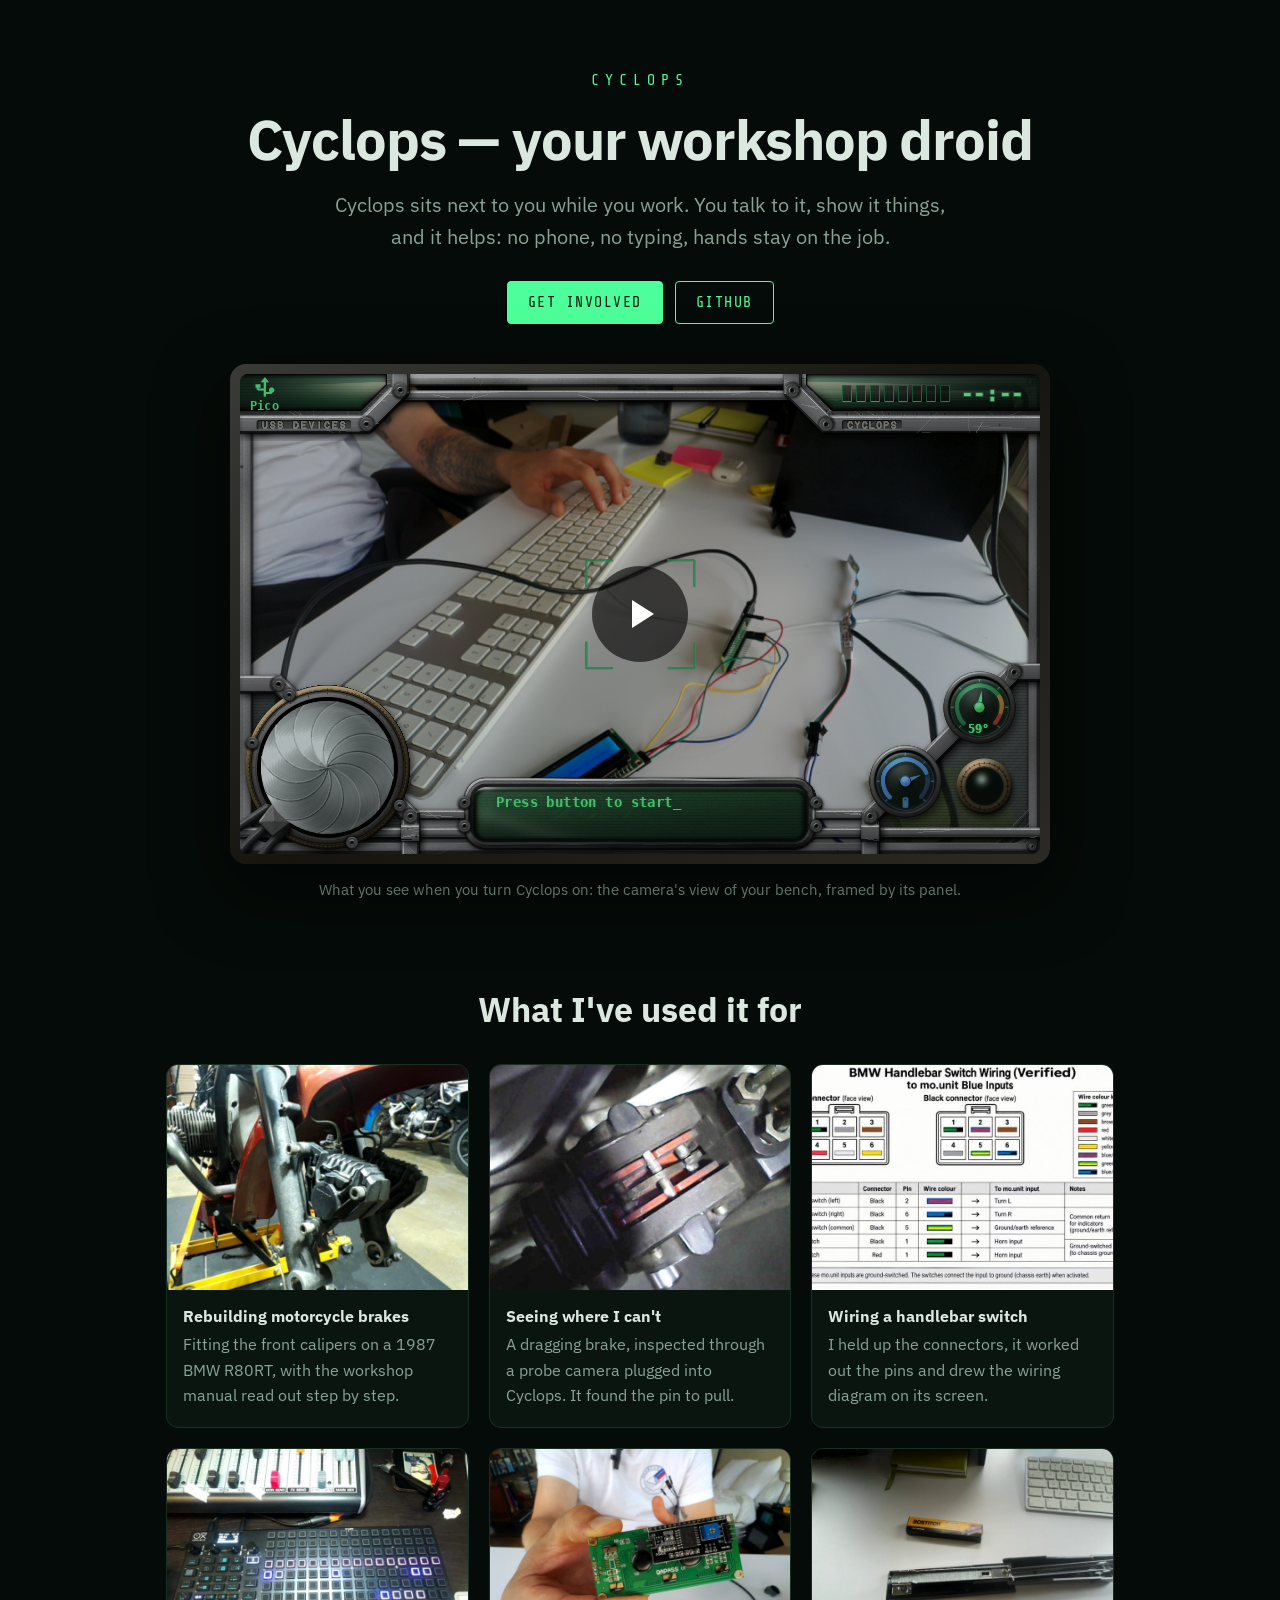
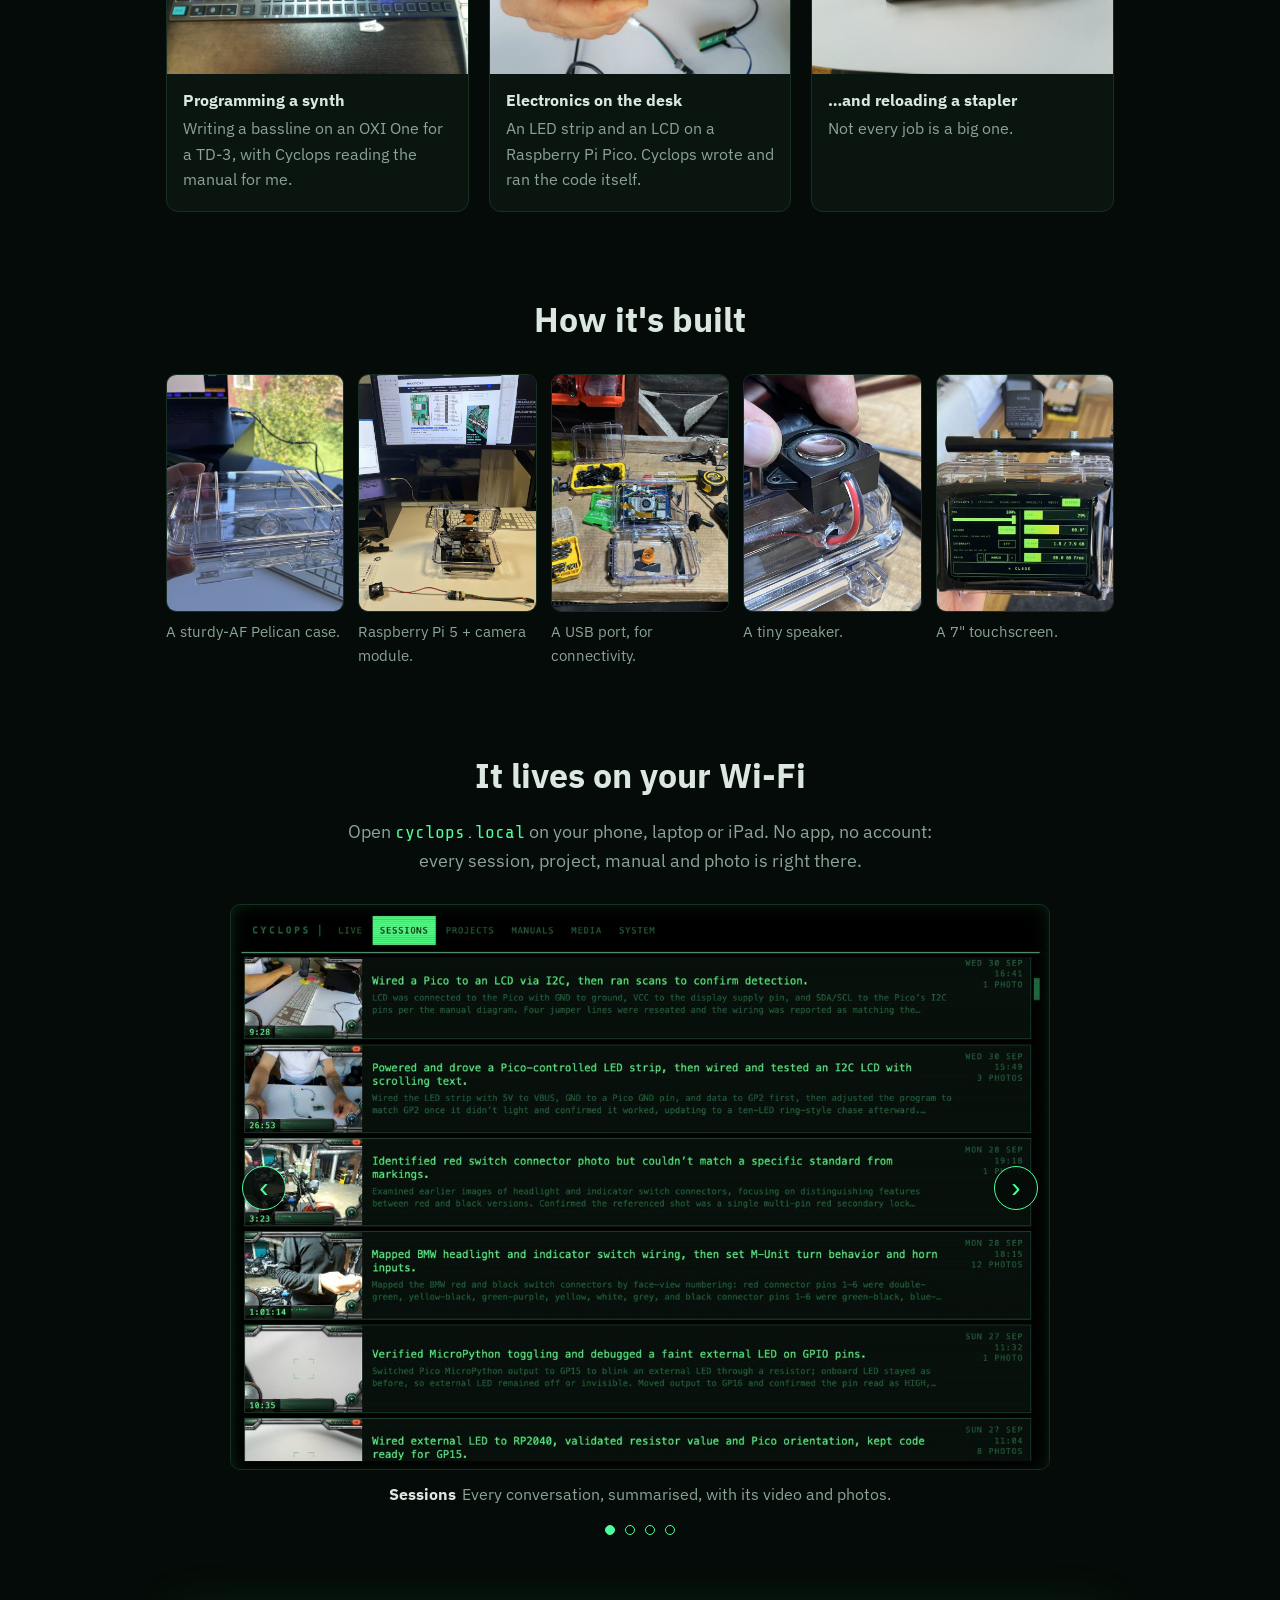
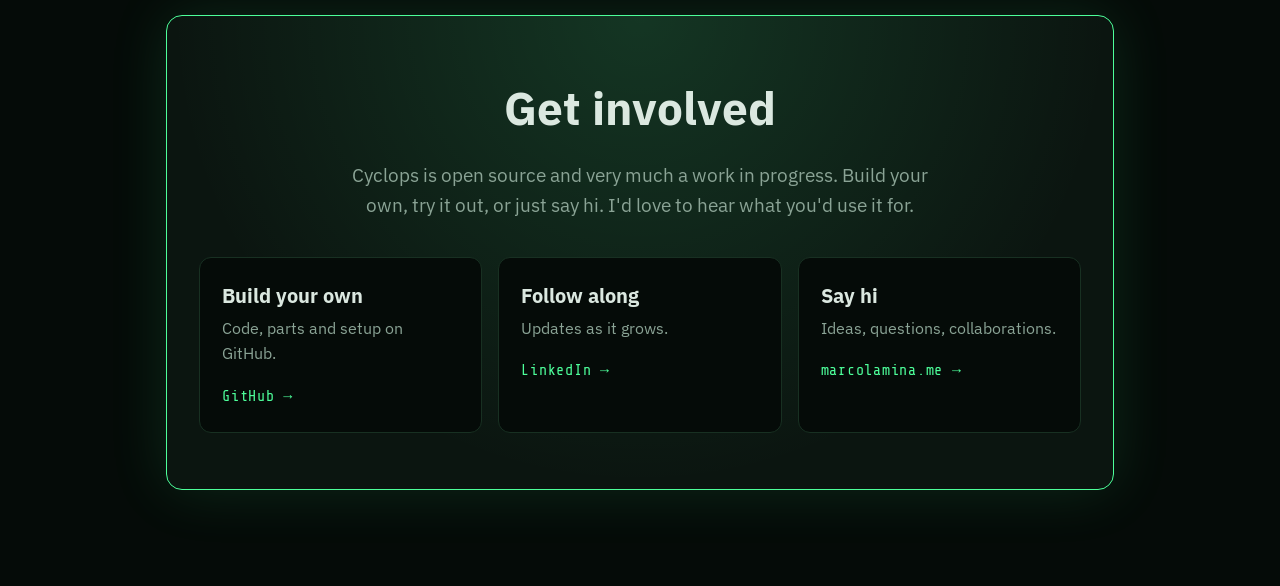
==== commit 3e18f029: "Homepage: hero is the demo video, panel screenshot as its cover Co-Authored-By: Claude Opus 5.5 <nor" ====
--- a/site/index.html
+++ b/site/index.html
@@ -33,7 +33,7 @@
   .lede { color: var(--muted); font-size: 20px; max-width: 32em; margin: 0 auto; }
 
   .panel { margin: 0 auto; max-width: 820px; padding: 10px; border-radius: 16px; background: linear-gradient(145deg, #3a3a36, #15140f 50%, #2b2a24); box-shadow: 0 24px 70px rgba(0,0,0,.6); }
-  .panel img { display: block; width: 100%; border-radius: 8px; }
+  .panel img, .panel video { display: block; width: 100%; border-radius: 8px; }
   .caption { text-align: center; color: var(--muted); font-size: 15px; margin: 14px 0 0; }
 
   section { padding: 80px 0 0; }
@@ -84,6 +84,9 @@
 
   @media (max-width: 820px) { .ways { grid-template-columns: 1fr; } .uses, .build { grid-template-columns: 1fr 1fr; } }
   @media (max-width: 520px) { .uses { grid-template-columns: 1fr; } header { padding-top: 48px; } }
+  .demo { position: relative; }
+  .demo .play { position: absolute; inset: 10px; border: 0; border-radius: 8px; cursor: pointer; background: rgba(0,0,0,.25); }
+  .demo .play::after { content: ""; position: absolute; left: 50%; top: 50%; width: 96px; height: 96px; transform: translate(-50%,-50%); border-radius: 50%; background: rgba(0,0,0,.6) url("data:image/svg+xml,%3Csvg xmlns='http://www.w3.org/2000/svg' viewBox='0 0 24 24'%3E%3Cpath d='M8 5v14l11-7z' fill='white'/%3E%3C/svg%3E") center/48px no-repeat; }
 </style>
 </head>
 <body>
@@ -99,7 +102,7 @@
     </div>
   </header>
 
-  <div class="panel"><img src="img/panel.png" alt="The Cyclops screen: a camera view of a Raspberry Pi Pico wired to an LCD, framed by a steel bezel with gauges"></div>
+  <div class="panel demo"><video src="https://storage.googleapis.com/arc-eng-videos/Cyclops%20Demo.mp4" poster="img/panel.png" playsinline preload="none" aria-label="Cyclops demo video"></video><button class="play" aria-label="Play the demo video"></button></div>
   <p class="caption">What you see when you turn Cyclops on: the camera's view of your bench, framed by its panel.</p>
 
   <section>
@@ -154,6 +157,10 @@
 </div>
 
 <script>
+  document.querySelector('.demo .play').addEventListener('click', e => {
+    const v = document.querySelector('.demo video');
+    e.currentTarget.remove(); v.controls = true; v.play();
+  });
   (() => {
     const slides = [...document.querySelectorAll('.ui figure')];
     const dots = document.querySelector('.dots');
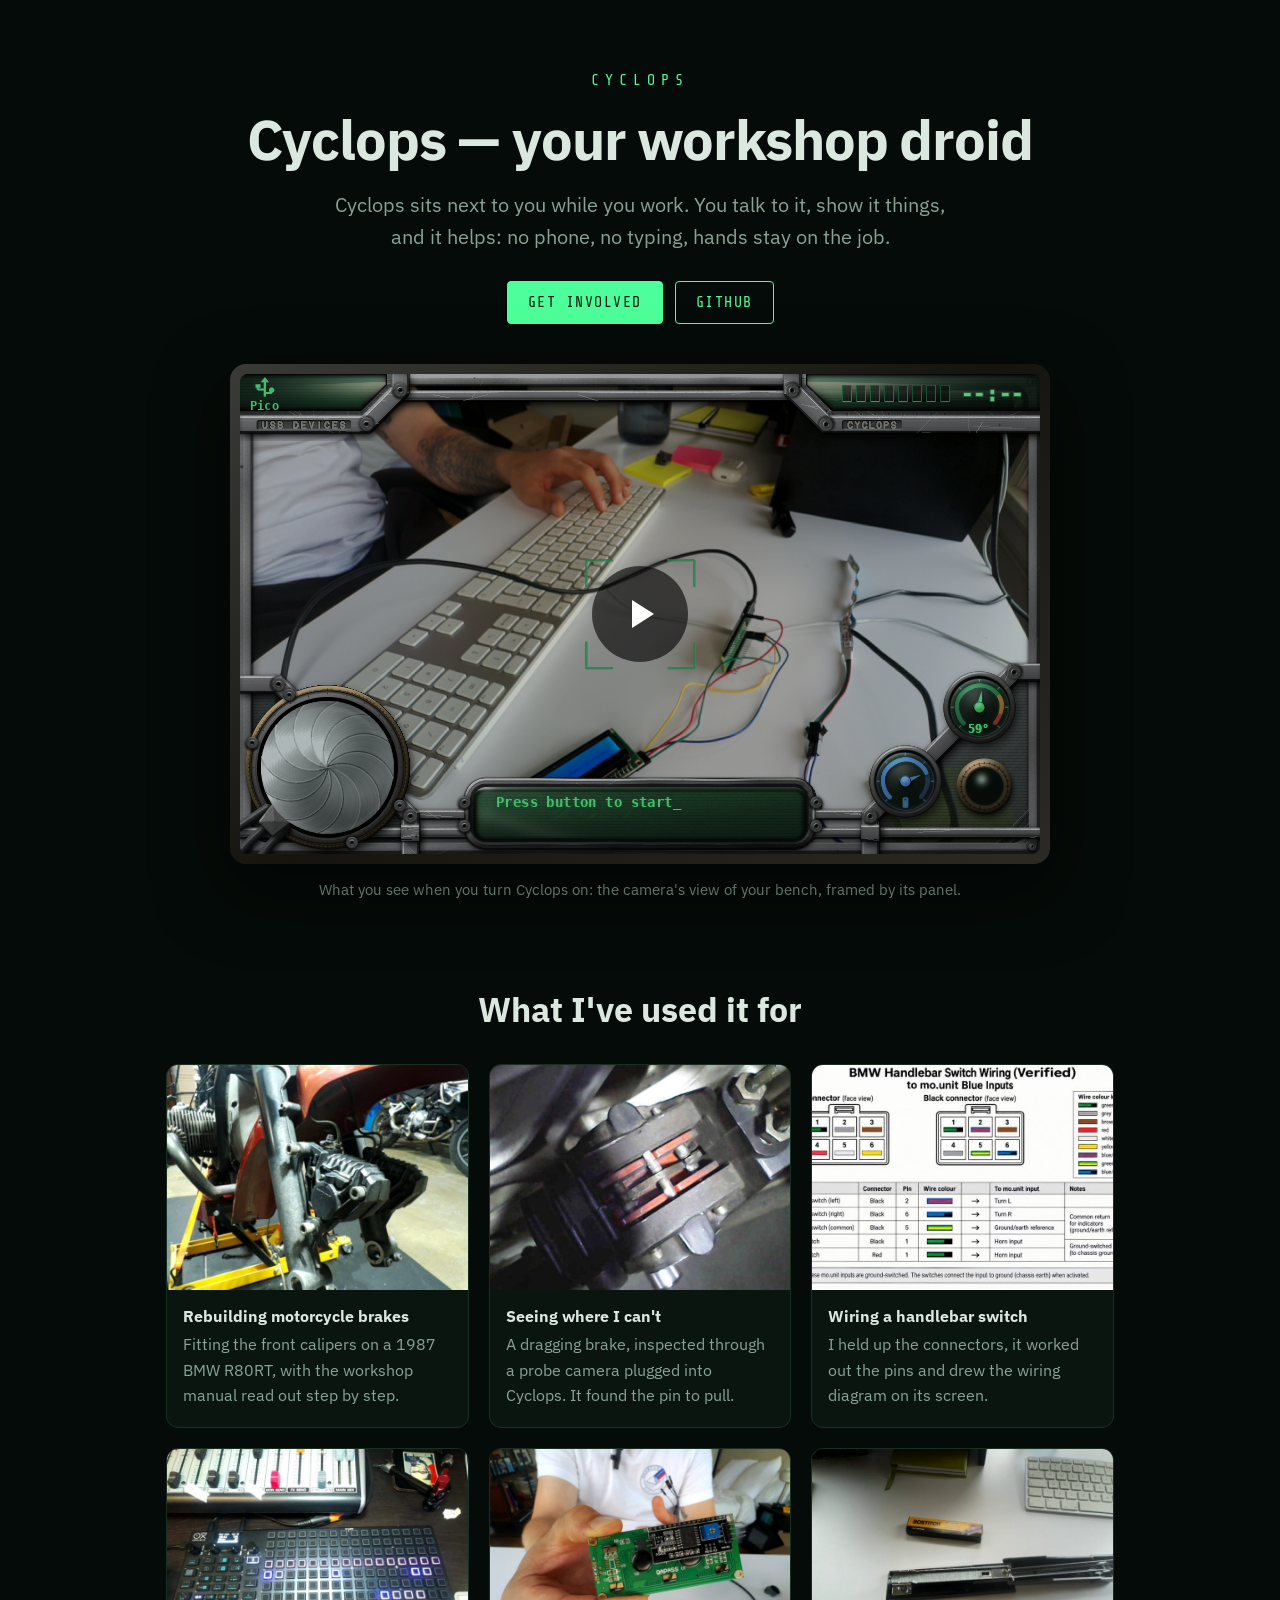
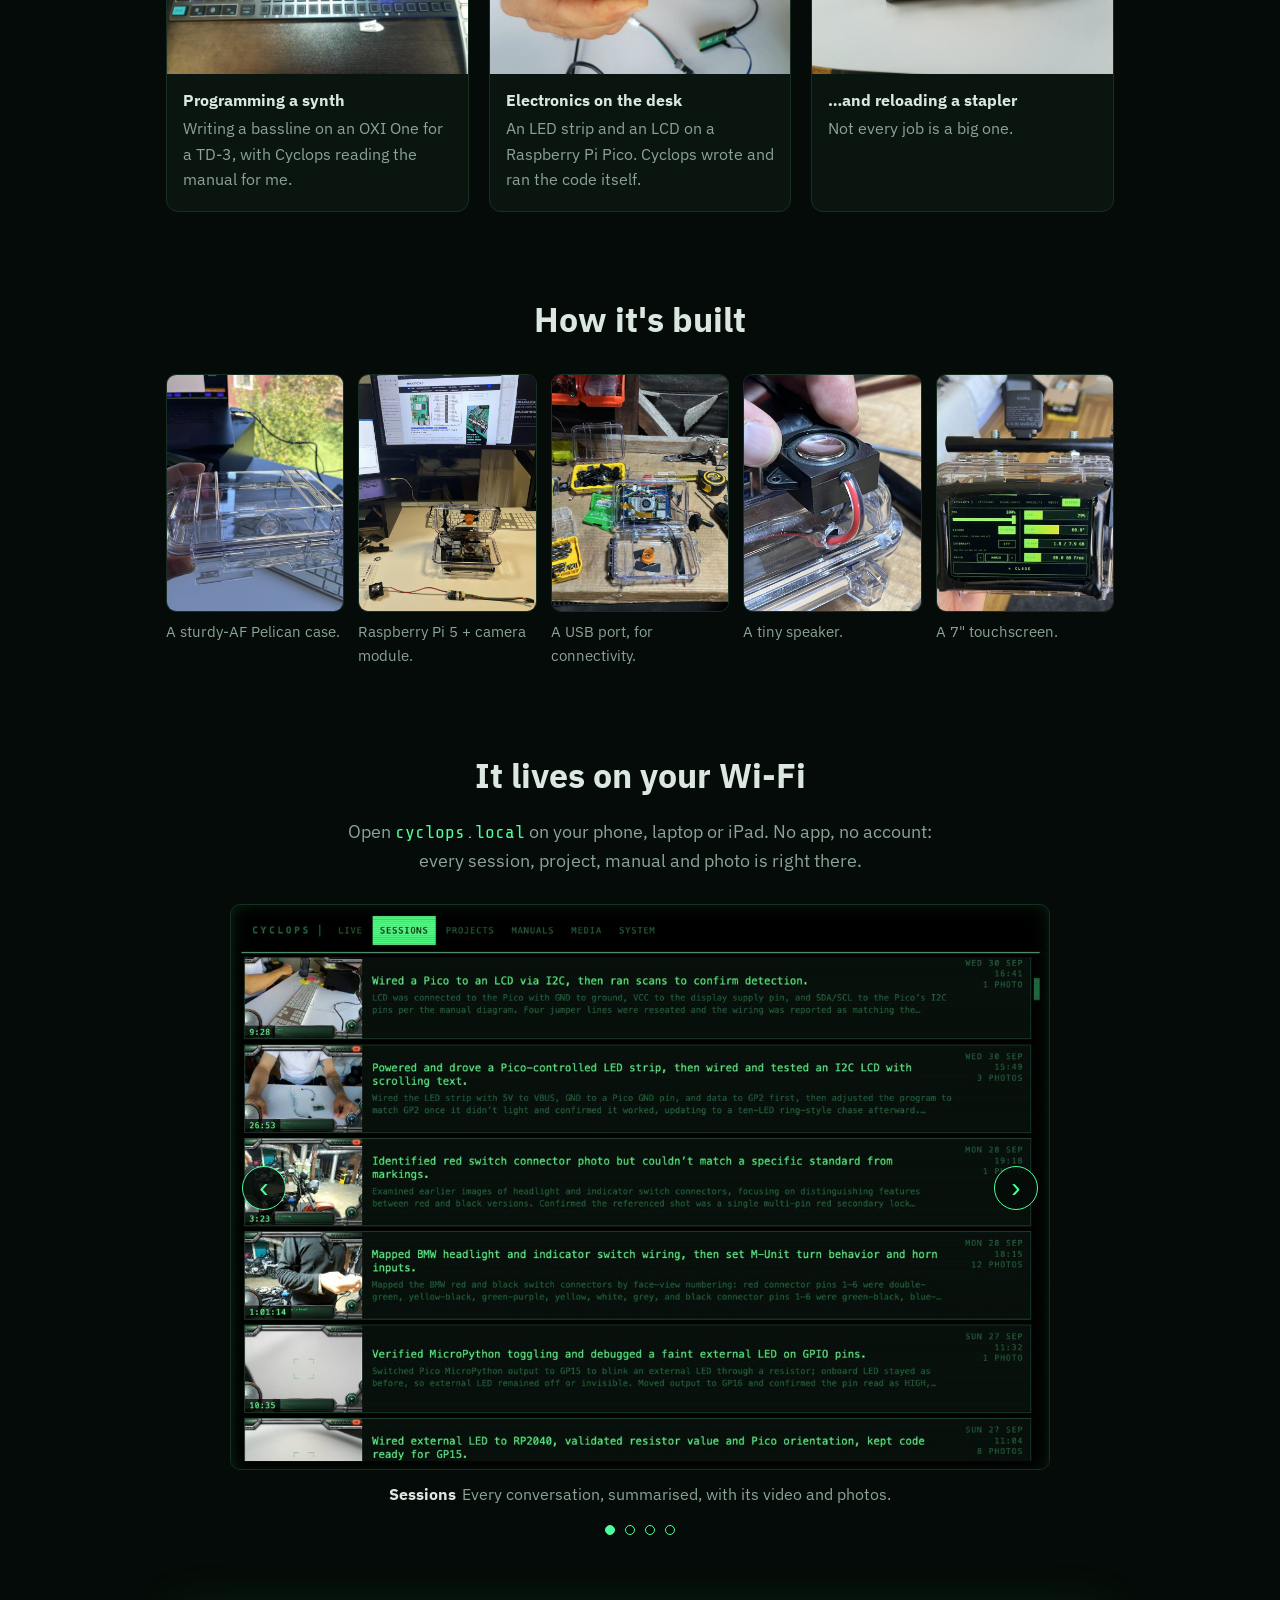
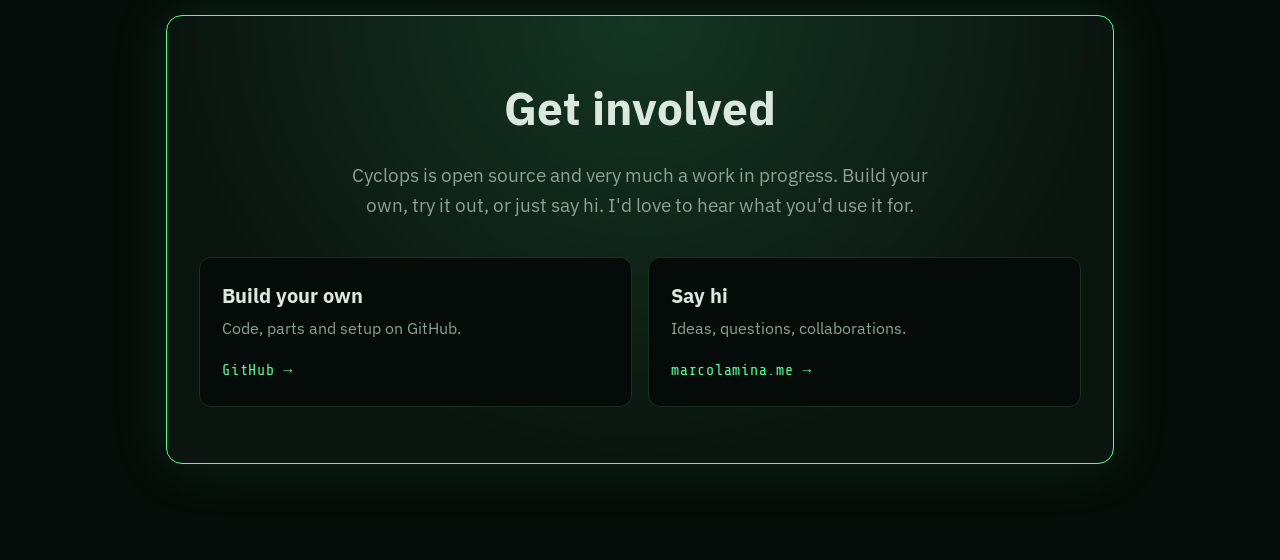
==== commit 520ddf0d: "Homepage: drop the LinkedIn 'Follow along' card Co-Authored-By: Claude Opus 5.5 <noreply@anthropic.c" ====
--- a/site/index.html
+++ b/site/index.html
@@ -71,7 +71,7 @@
   .involved-box { text-align: center; padding: 56px 32px; border: 1px solid var(--green); border-radius: 16px; background: radial-gradient(ellipse at top, rgba(77,255,154,.14), transparent 70%), var(--card); box-shadow: 0 0 60px rgba(77,255,154,.12); }
   .involved-box h2 { font-size: clamp(32px, 5vw, 46px); margin-bottom: 14px; }
   .involved-box > p { color: var(--muted); font-size: 19px; max-width: 32em; margin: 0 auto 36px; }
-  .ways { display: grid; grid-template-columns: repeat(3, 1fr); gap: 16px; }
+  .ways { display: grid; grid-template-columns: repeat(2, 1fr); gap: 16px; }
   .way { display: block; text-align: left; text-decoration: none; padding: 22px; border: 1px solid var(--line); border-radius: 12px; background: var(--bg); transition: border-color .15s, transform .15s; }
   .way:hover { border-color: var(--green); transform: translateY(-2px); }
   .way b { display: block; color: var(--text); font-size: 20px; }
@@ -148,7 +148,6 @@
       <p>Cyclops is open source and very much a work in progress. Build your own, try it out, or just say hi. I'd love to hear what you'd use it for.</p>
       <div class="ways">
         <a class="way" href="https://github.com/mlamina/cyclops"><b>Build your own</b><span>Code, parts and setup on GitHub.</span><i>GitHub &rarr;</i></a>
-        <a class="way" href="https://www.linkedin.com/in/marco-lamina-b1122945/"><b>Follow along</b><span>Updates as it grows.</span><i>LinkedIn &rarr;</i></a>
         <a class="way" href="https://marcolamina.me"><b>Say hi</b><span>Ideas, questions, collaborations.</span><i>marcolamina.me &rarr;</i></a>
       </div>
     </div>
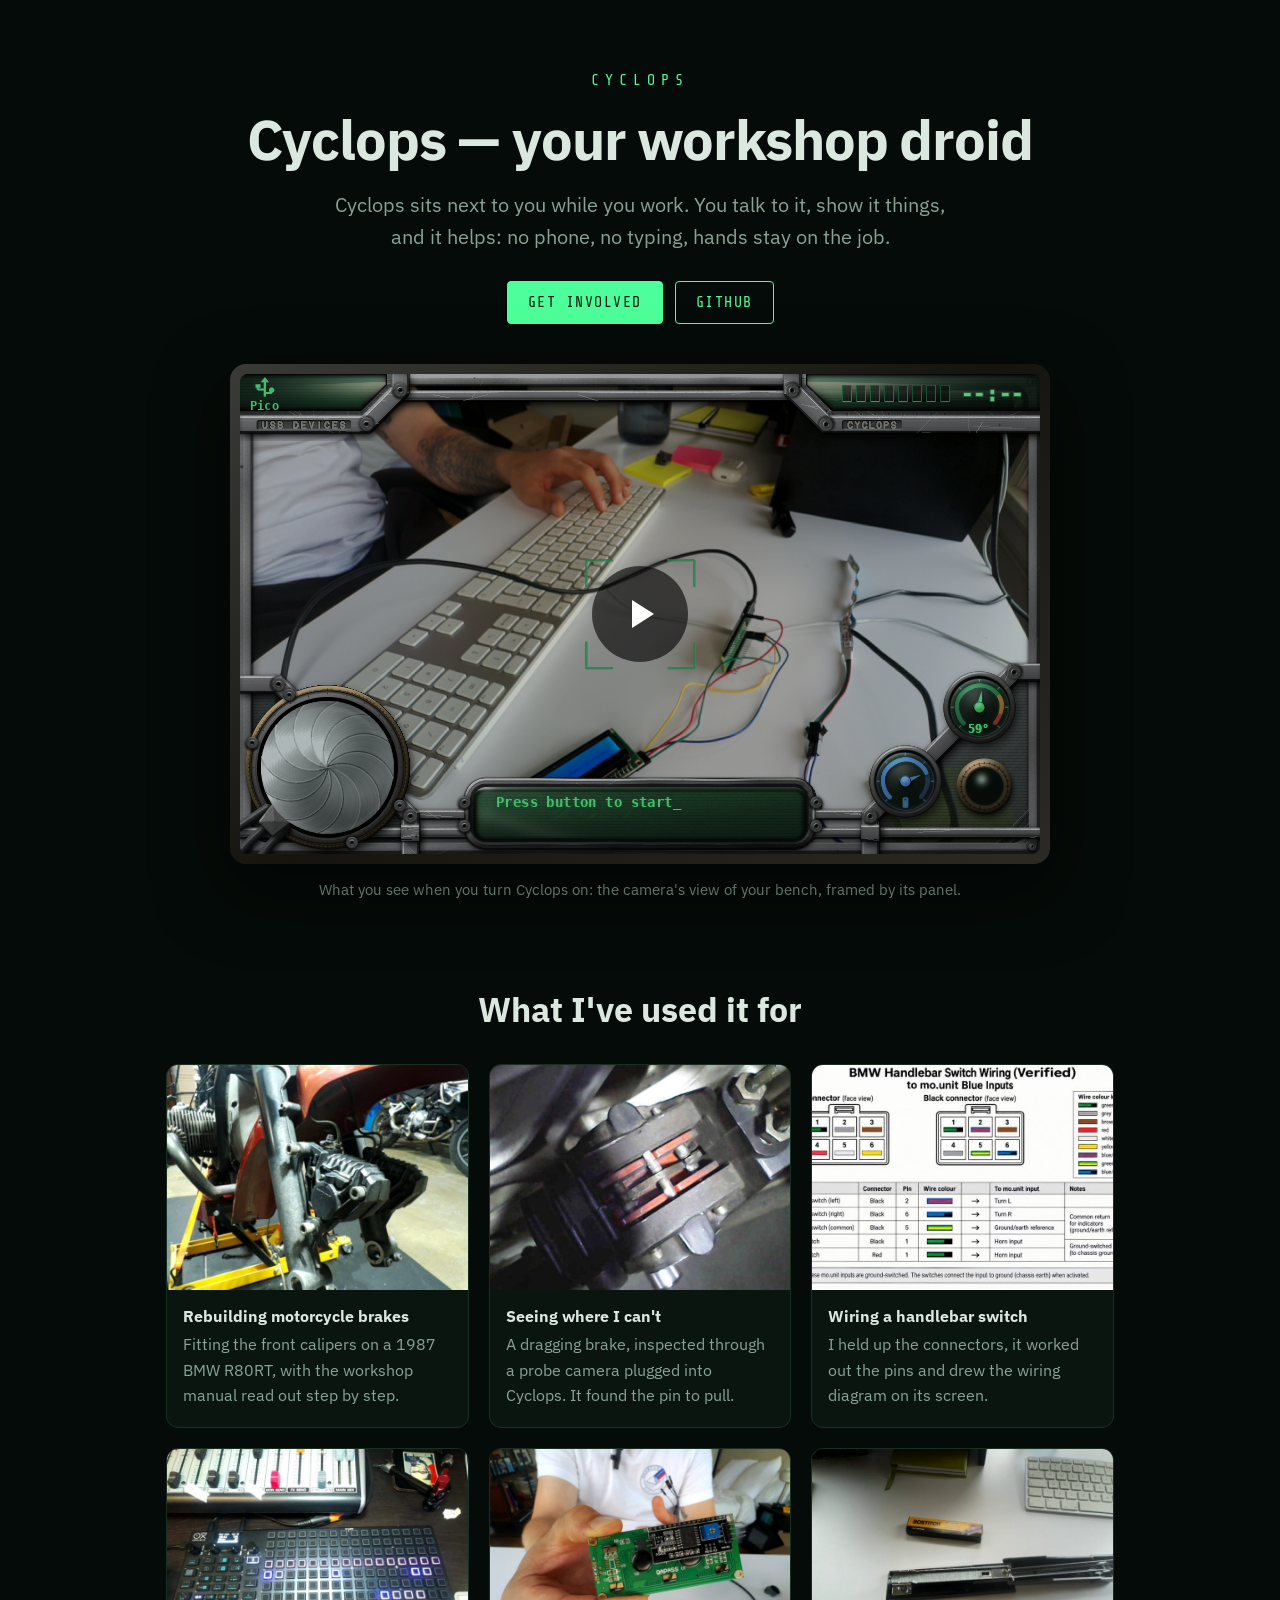
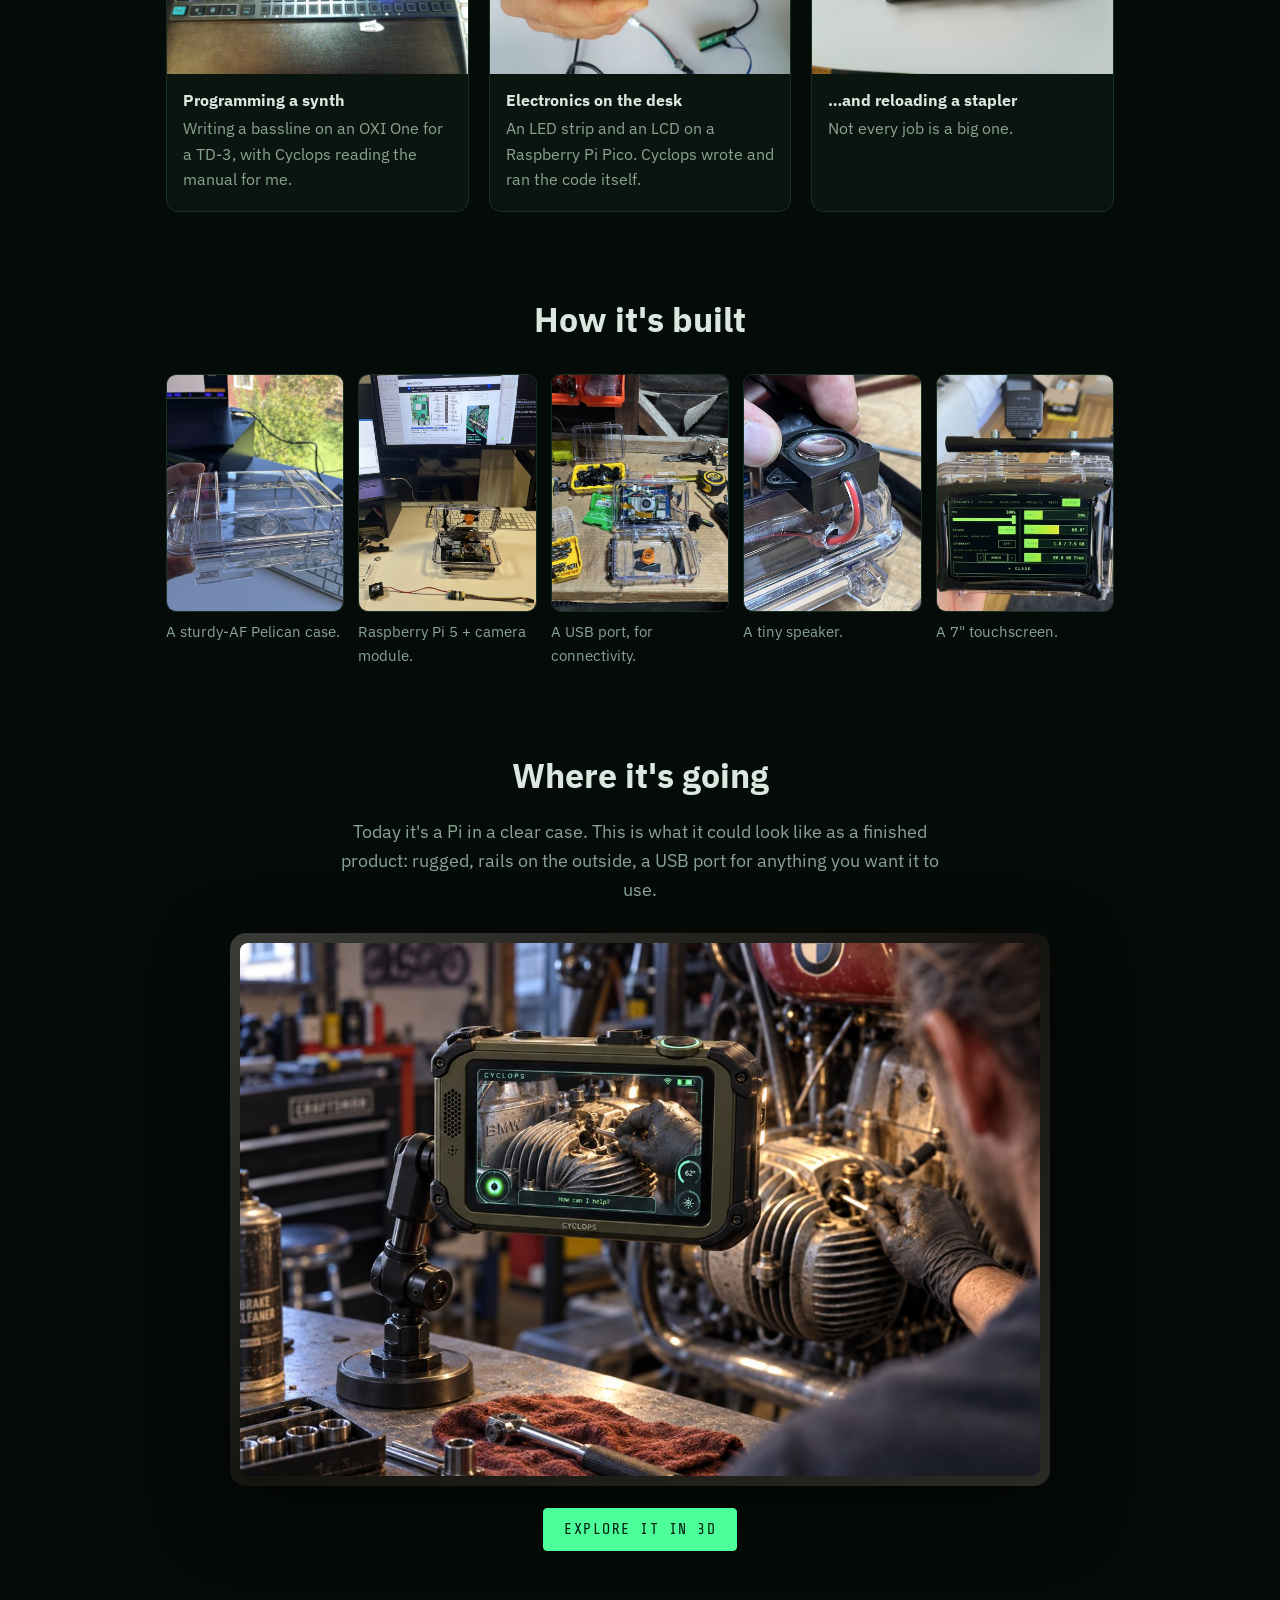
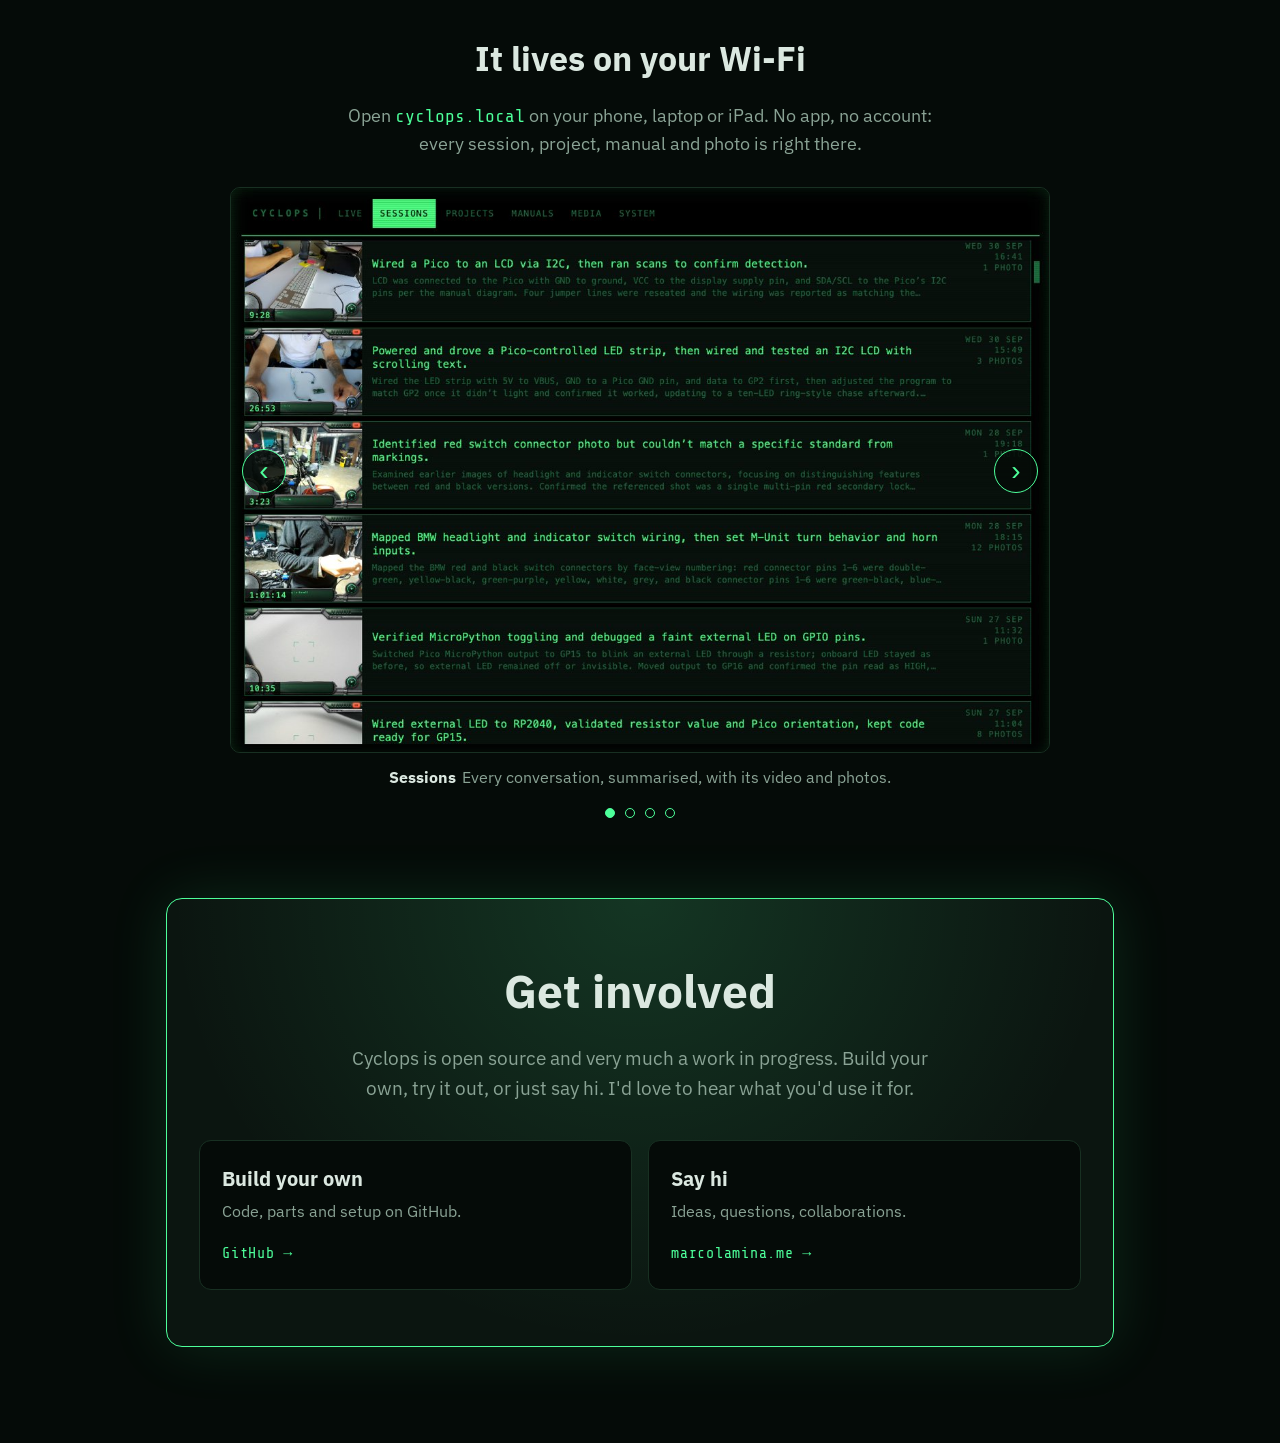
==== commit b6691fed: "Homepage: 'Where it's going' section linking a 3D product concept page Co-Authored-By: Claude Opus 5" ====
--- a/site/index.html
+++ b/site/index.html
@@ -129,6 +129,13 @@
   </section>
 
   <section>
+    <h2>Where it's going</h2>
+    <p class="section-lede">Today it's a Pi in a clear case. This is what it could look like as a finished product: rugged, rails on the outside, a USB port for anything you want it to use.</p>
+    <a class="panel" href="concept.html" style="display:block"><img src="img/concept.jpg" alt="Concept render: a rugged olive Cyclops on an articulated arm next to a motorcycle engine, its screen showing the engine" loading="lazy"></a>
+    <div class="links" style="justify-content:center; display:flex; margin-top:22px"><a class="btn solid" href="concept.html">Explore it in 3D</a></div>
+  </section>
+
+  <section>
     <h2>It lives on your Wi-Fi</h2>
     <p class="section-lede">Open <code>cyclops.local</code> on your phone, laptop or iPad. No app, no account: every session, project, manual and photo is right there.</p>
     <div class="ui">
